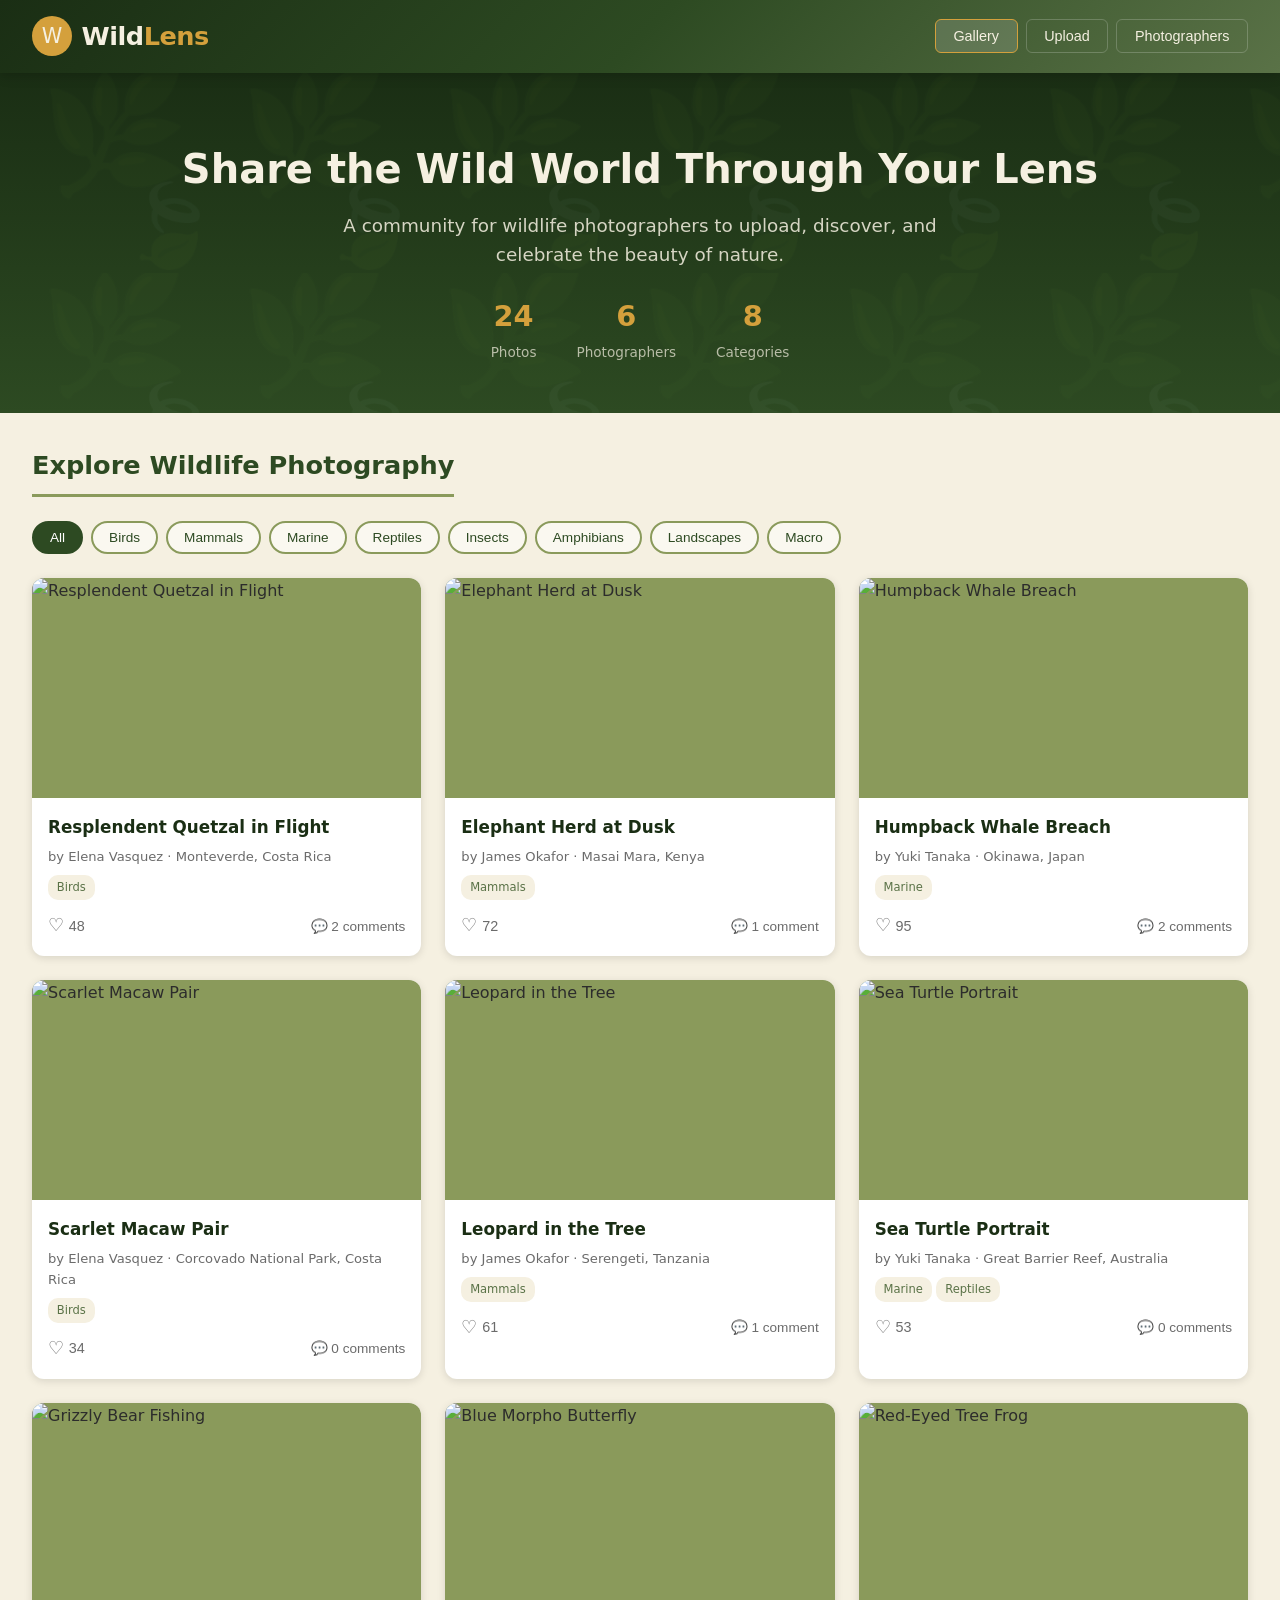
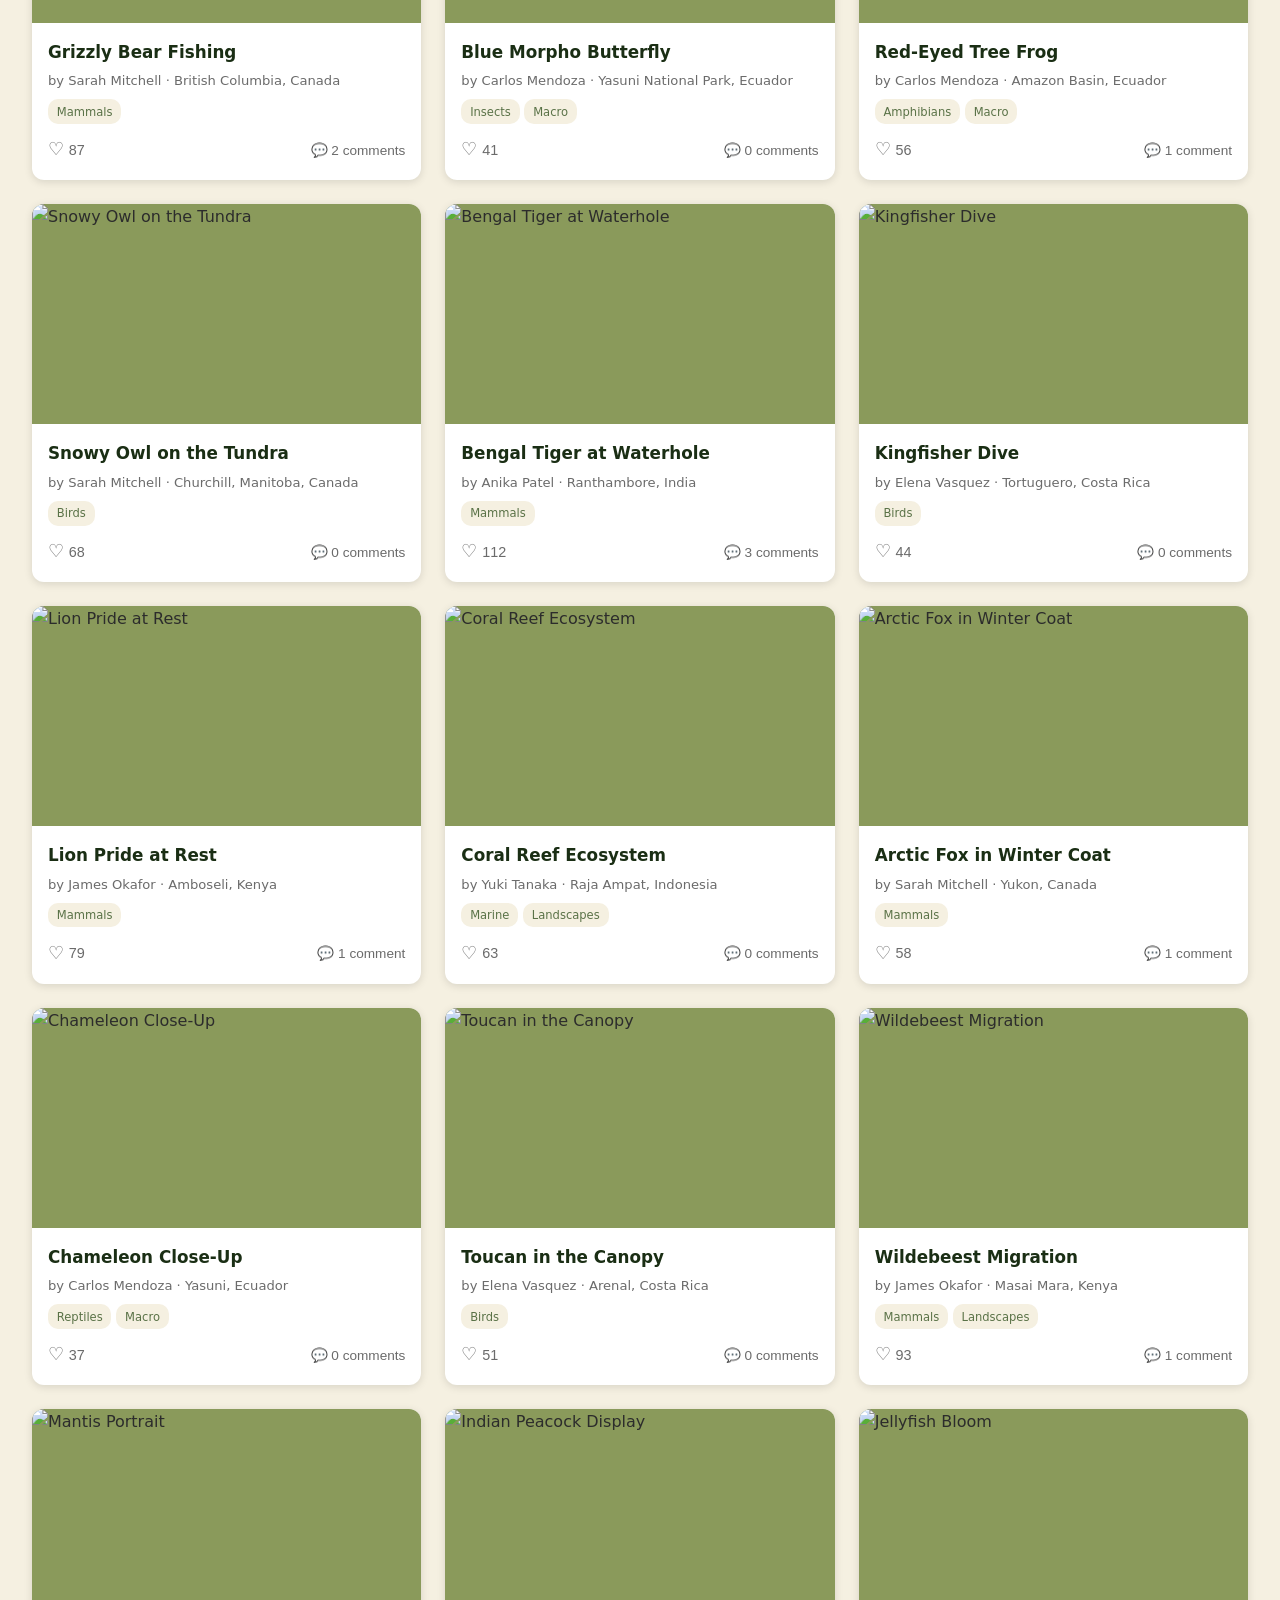
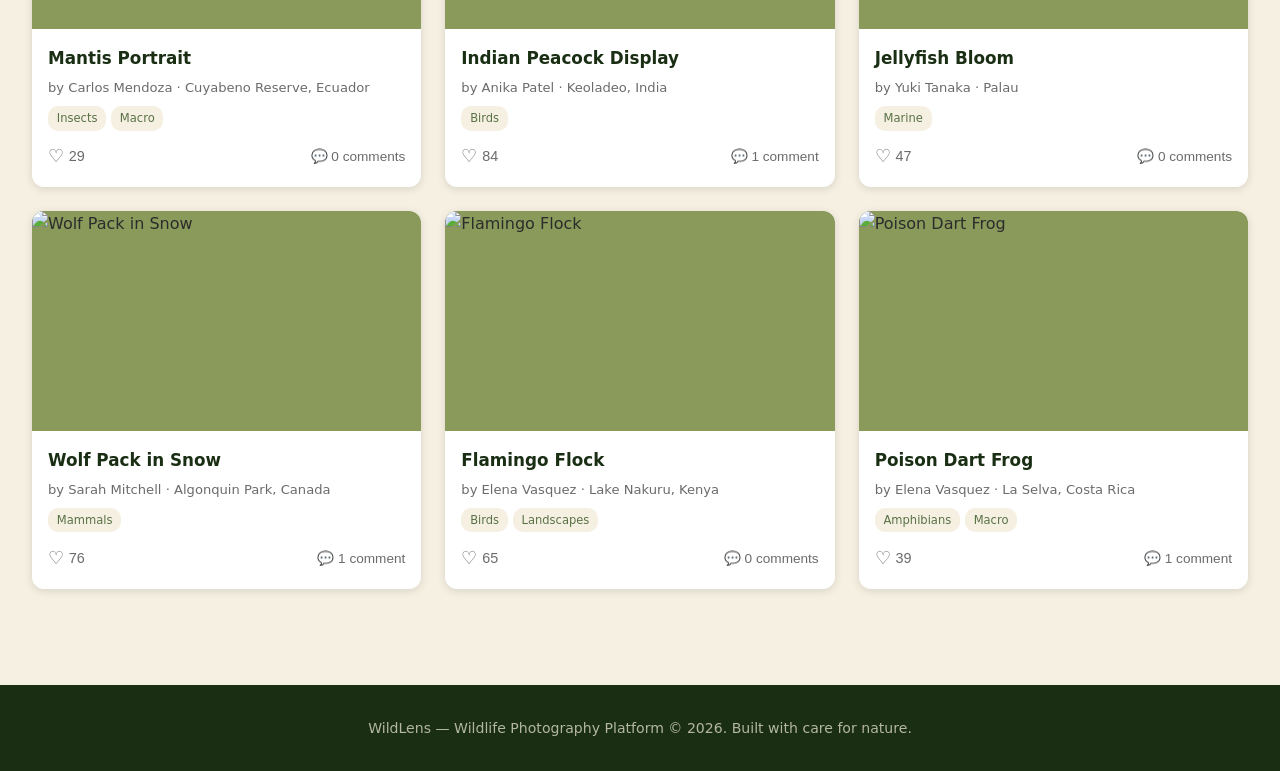
==== wildlife.html @ 1517cf91 "Add WildLens wildlife photography sharing platform Single-page static site with nature/earthy design" ====
<!DOCTYPE html>
<html lang="en">
<head>
  <meta charset="UTF-8">
  <meta name="viewport" content="width=device-width, initial-scale=1.0">
  <title>WildLens - Wildlife Photography Platform</title>
  <style>
    /* ===== RESET & BASE ===== */
    *, *::before, *::after { box-sizing: border-box; margin: 0; padding: 0; }

    :root {
      --forest: #2d4a22;
      --forest-dark: #1a2e14;
      --olive: #5a7247;
      --sage: #8a9a5b;
      --sand: #c2b280;
      --cream: #f5f0e1;
      --bark: #6b4226;
      --bark-light: #8b5e3c;
      --warm-white: #faf8f0;
      --text-dark: #2c2c2c;
      --text-muted: #6b6b6b;
      --accent: #d4a03c;
      --accent-hover: #b8892f;
      --danger: #c0392b;
      --shadow: rgba(0,0,0,0.12);
      --shadow-lg: rgba(0,0,0,0.2);
    }

    body {
      font-family: 'Segoe UI', system-ui, -apple-system, sans-serif;
      background-color: var(--cream);
      color: var(--text-dark);
      line-height: 1.6;
    }

    /* ===== HEADER ===== */
    header {
      background: linear-gradient(135deg, var(--forest-dark), var(--forest), var(--olive));
      color: var(--cream);
      padding: 0;
      position: sticky;
      top: 0;
      z-index: 100;
      box-shadow: 0 2px 12px var(--shadow-lg);
    }

    .header-inner {
      max-width: 1280px;
      margin: 0 auto;
      padding: 1rem 2rem;
      display: flex;
      justify-content: space-between;
      align-items: center;
    }

    .logo {
      display: flex;
      align-items: center;
      gap: 0.6rem;
    }

    .logo-icon {
      width: 40px;
      height: 40px;
      background: var(--accent);
      border-radius: 50%;
      display: flex;
      align-items: center;
      justify-content: center;
      font-size: 1.3rem;
    }

    .logo h1 {
      font-size: 1.6rem;
      font-weight: 700;
      letter-spacing: -0.5px;
    }

    .logo h1 span { color: var(--accent); }

    nav {
      display: flex;
      gap: 0.5rem;
    }

    nav button {
      background: transparent;
      color: var(--cream);
      border: 1px solid rgba(255,255,255,0.2);
      padding: 0.5rem 1.1rem;
      border-radius: 6px;
      cursor: pointer;
      font-size: 0.9rem;
      transition: all 0.2s;
    }

    nav button:hover,
    nav button.active {
      background: rgba(255,255,255,0.15);
      border-color: var(--accent);
    }

    /* ===== HERO ===== */
    .hero {
      background: linear-gradient(to bottom, var(--forest-dark), var(--forest));
      color: var(--cream);
      text-align: center;
      padding: 4rem 2rem 3rem;
      position: relative;
      overflow: hidden;
    }

    .hero::before {
      content: '';
      position: absolute;
      inset: 0;
      background: url("data:image/svg+xml,%3Csvg xmlns='http://www.w3.org/2000/svg' viewBox='0 0 100 100'%3E%3Ctext y='50' x='20' font-size='60' opacity='0.04'%3E🌿%3C/text%3E%3Ctext y='90' x='60' font-size='40' opacity='0.03'%3E🍃%3C/text%3E%3C/svg%3E");
      background-size: 200px;
    }

    .hero h2 {
      font-size: 2.5rem;
      font-weight: 700;
      margin-bottom: 0.6rem;
      position: relative;
    }

    .hero p {
      font-size: 1.15rem;
      opacity: 0.85;
      max-width: 600px;
      margin: 0 auto 1.5rem;
      position: relative;
    }

    .hero-stats {
      display: flex;
      justify-content: center;
      gap: 2.5rem;
      position: relative;
    }

    .hero-stats div {
      text-align: center;
    }

    .hero-stats strong {
      display: block;
      font-size: 1.8rem;
      color: var(--accent);
    }

    .hero-stats span {
      font-size: 0.85rem;
      opacity: 0.7;
    }

    /* ===== SECTIONS ===== */
    .container {
      max-width: 1280px;
      margin: 0 auto;
      padding: 0 2rem;
    }

    .section { display: none; padding: 2rem 0 3rem; }
    .section.active { display: block; }

    .section-title {
      font-size: 1.6rem;
      font-weight: 700;
      color: var(--forest);
      margin-bottom: 1.5rem;
      padding-bottom: 0.5rem;
      border-bottom: 3px solid var(--sage);
      display: inline-block;
    }

    /* ===== FILTER BAR ===== */
    .filter-bar {
      display: flex;
      flex-wrap: wrap;
      gap: 0.5rem;
      margin-bottom: 1.5rem;
    }

    .filter-btn {
      padding: 0.45rem 1rem;
      border: 2px solid var(--sage);
      background: var(--warm-white);
      color: var(--forest);
      border-radius: 20px;
      cursor: pointer;
      font-size: 0.85rem;
      font-weight: 500;
      transition: all 0.2s;
    }

    .filter-btn:hover { background: var(--sage); color: #fff; }

    .filter-btn.active {
      background: var(--forest);
      color: #fff;
      border-color: var(--forest);
    }

    /* ===== GALLERY GRID ===== */
    .gallery-grid {
      display: grid;
      grid-template-columns: repeat(auto-fill, minmax(300px, 1fr));
      gap: 1.5rem;
    }

    .photo-card {
      background: #fff;
      border-radius: 12px;
      overflow: hidden;
      box-shadow: 0 2px 8px var(--shadow);
      transition: transform 0.25s, box-shadow 0.25s;
      cursor: pointer;
    }

    .photo-card:hover {
      transform: translateY(-4px);
      box-shadow: 0 8px 24px var(--shadow-lg);
    }

    .photo-card .photo-img {
      width: 100%;
      height: 220px;
      object-fit: cover;
      display: block;
      background: var(--sage);
    }

    .photo-card .photo-body {
      padding: 1rem;
    }

    .photo-card .photo-title {
      font-weight: 600;
      font-size: 1.05rem;
      color: var(--forest-dark);
      margin-bottom: 0.3rem;
    }

    .photo-card .photo-meta {
      font-size: 0.82rem;
      color: var(--text-muted);
      margin-bottom: 0.5rem;
    }

    .photo-card .photo-tags {
      display: flex;
      flex-wrap: wrap;
      gap: 0.3rem;
      margin-bottom: 0.7rem;
    }

    .tag {
      font-size: 0.72rem;
      padding: 0.2rem 0.55rem;
      background: var(--cream);
      color: var(--olive);
      border-radius: 10px;
      font-weight: 500;
    }

    .photo-actions {
      display: flex;
      justify-content: space-between;
      align-items: center;
    }

    .like-btn {
      background: none;
      border: none;
      cursor: pointer;
      font-size: 0.9rem;
      color: var(--text-muted);
      display: flex;
      align-items: center;
      gap: 0.3rem;
      transition: color 0.2s;
      padding: 0.25rem 0;
    }

    .like-btn:hover,
    .like-btn.liked { color: var(--danger); }

    .like-btn .heart { font-size: 1.1rem; }

    .comment-toggle {
      background: none;
      border: none;
      cursor: pointer;
      font-size: 0.85rem;
      color: var(--text-muted);
      transition: color 0.2s;
    }

    .comment-toggle:hover { color: var(--forest); }

    /* ===== COMMENTS ===== */
    .comments-section {
      display: none;
      padding: 0.8rem 1rem 1rem;
      border-top: 1px solid #eee;
      background: var(--warm-white);
    }

    .comments-section.open { display: block; }

    .comment {
      padding: 0.5rem 0;
      border-bottom: 1px solid #eee;
      font-size: 0.85rem;
    }

    .comment:last-of-type { border-bottom: none; }

    .comment strong { color: var(--forest); }
    .comment span { color: var(--text-muted); font-size: 0.75rem; }

    .comment-form {
      display: flex;
      gap: 0.5rem;
      margin-top: 0.6rem;
    }

    .comment-form input {
      flex: 1;
      padding: 0.45rem 0.7rem;
      border: 1px solid #ccc;
      border-radius: 6px;
      font-size: 0.85rem;
    }

    .comment-form input:focus {
      outline: none;
      border-color: var(--sage);
    }

    .comment-form button {
      padding: 0.45rem 0.9rem;
      background: var(--forest);
      color: #fff;
      border: none;
      border-radius: 6px;
      cursor: pointer;
      font-size: 0.85rem;
      transition: background 0.2s;
    }

    .comment-form button:hover { background: var(--forest-dark); }

    /* ===== UPLOAD FORM ===== */
    .upload-area {
      max-width: 650px;
      margin: 0 auto;
      background: #fff;
      padding: 2rem;
      border-radius: 12px;
      box-shadow: 0 2px 8px var(--shadow);
    }

    .upload-area h3 {
      color: var(--forest);
      font-size: 1.2rem;
      margin-bottom: 1.2rem;
    }

    .form-group {
      margin-bottom: 1.2rem;
    }

    .form-group label {
      display: block;
      font-weight: 600;
      font-size: 0.9rem;
      margin-bottom: 0.4rem;
      color: var(--forest-dark);
    }

    .form-group input,
    .form-group textarea,
    .form-group select {
      width: 100%;
      padding: 0.6rem 0.8rem;
      border: 2px solid #ddd;
      border-radius: 8px;
      font-size: 0.95rem;
      font-family: inherit;
      transition: border-color 0.2s;
    }

    .form-group input:focus,
    .form-group textarea:focus,
    .form-group select:focus {
      outline: none;
      border-color: var(--sage);
    }

    .form-group textarea { resize: vertical; min-height: 80px; }

    .dropzone {
      border: 2px dashed var(--sage);
      border-radius: 12px;
      padding: 2.5rem 1rem;
      text-align: center;
      color: var(--text-muted);
      cursor: pointer;
      transition: background 0.2s, border-color 0.2s;
      margin-bottom: 1.2rem;
      position: relative;
    }

    .dropzone:hover {
      background: rgba(90,114,71,0.05);
      border-color: var(--forest);
    }

    .dropzone .drop-icon { font-size: 2.2rem; margin-bottom: 0.5rem; display: block; }
    .dropzone .drop-text { font-size: 0.95rem; }
    .dropzone .drop-hint { font-size: 0.8rem; margin-top: 0.3rem; }
    .dropzone input { display: none; }

    .preview-img {
      max-width: 100%;
      max-height: 200px;
      border-radius: 8px;
      display: none;
      margin: 0.8rem auto 0;
    }

    .checkbox-group {
      display: flex;
      flex-wrap: wrap;
      gap: 0.5rem;
    }

    .checkbox-group label {
      display: flex;
      align-items: center;
      gap: 0.3rem;
      font-weight: 400;
      font-size: 0.88rem;
      padding: 0.35rem 0.7rem;
      border: 1px solid #ccc;
      border-radius: 16px;
      cursor: pointer;
      transition: all 0.2s;
    }

    .checkbox-group label:has(input:checked) {
      background: var(--forest);
      color: #fff;
      border-color: var(--forest);
    }

    .checkbox-group input { display: none; }

    .submit-btn {
      width: 100%;
      padding: 0.8rem;
      background: linear-gradient(135deg, var(--forest), var(--olive));
      color: #fff;
      border: none;
      border-radius: 8px;
      font-size: 1rem;
      font-weight: 600;
      cursor: pointer;
      transition: opacity 0.2s;
    }

    .submit-btn:hover { opacity: 0.9; }

    .upload-success {
      display: none;
      text-align: center;
      padding: 2rem;
    }

    .upload-success .checkmark {
      font-size: 3rem;
      display: block;
      margin-bottom: 0.5rem;
    }

    .upload-success p { color: var(--forest); font-weight: 600; font-size: 1.1rem; }

    /* ===== PHOTOGRAPHERS ===== */
    .photographer-grid {
      display: grid;
      grid-template-columns: repeat(auto-fill, minmax(280px, 1fr));
      gap: 1.5rem;
    }

    .photographer-card {
      background: #fff;
      border-radius: 12px;
      overflow: hidden;
      box-shadow: 0 2px 8px var(--shadow);
      transition: transform 0.25s;
      cursor: pointer;
    }

    .photographer-card:hover { transform: translateY(-3px); }

    .photographer-banner {
      height: 90px;
      background: linear-gradient(135deg, var(--forest), var(--olive), var(--sage));
    }

    .photographer-info {
      padding: 1rem 1.2rem;
      text-align: center;
      margin-top: -35px;
      position: relative;
    }

    .photographer-avatar {
      width: 70px;
      height: 70px;
      border-radius: 50%;
      border: 4px solid #fff;
      object-fit: cover;
      display: inline-block;
      background: var(--sand);
      box-shadow: 0 2px 8px var(--shadow);
    }

    .photographer-name {
      font-weight: 700;
      font-size: 1.1rem;
      color: var(--forest-dark);
      margin-top: 0.5rem;
    }

    .photographer-location {
      font-size: 0.82rem;
      color: var(--text-muted);
      margin-bottom: 0.4rem;
    }

    .photographer-bio {
      font-size: 0.85rem;
      color: var(--text-muted);
      margin-bottom: 0.8rem;
      line-height: 1.5;
    }

    .photographer-stats {
      display: flex;
      justify-content: center;
      gap: 1.5rem;
      padding-top: 0.8rem;
      border-top: 1px solid #eee;
    }

    .photographer-stats div { text-align: center; }
    .photographer-stats strong { display: block; color: var(--forest); font-size: 1.1rem; }
    .photographer-stats span { font-size: 0.75rem; color: var(--text-muted); }

    /* ===== PROFILE MODAL ===== */
    .modal-overlay {
      display: none;
      position: fixed;
      inset: 0;
      background: rgba(0,0,0,0.6);
      z-index: 200;
      justify-content: center;
      align-items: center;
      padding: 2rem;
    }

    .modal-overlay.open { display: flex; }

    .modal {
      background: #fff;
      border-radius: 16px;
      max-width: 800px;
      width: 100%;
      max-height: 85vh;
      overflow-y: auto;
      box-shadow: 0 16px 48px rgba(0,0,0,0.3);
    }

    .modal-header {
      padding: 1.5rem 2rem;
      display: flex;
      justify-content: space-between;
      align-items: center;
      border-bottom: 1px solid #eee;
    }

    .modal-header h3 {
      font-size: 1.3rem;
      color: var(--forest-dark);
    }

    .modal-close {
      background: none;
      border: none;
      font-size: 1.5rem;
      cursor: pointer;
      color: var(--text-muted);
      padding: 0.25rem;
      line-height: 1;
    }

    .modal-close:hover { color: var(--danger); }

    .modal-body { padding: 1.5rem 2rem 2rem; }

    .modal-profile-header {
      display: flex;
      align-items: center;
      gap: 1.2rem;
      margin-bottom: 1.5rem;
    }

    .modal-profile-header img {
      width: 80px;
      height: 80px;
      border-radius: 50%;
      object-fit: cover;
      border: 3px solid var(--sage);
    }

    .modal-profile-header .info h4 {
      font-size: 1.2rem;
      color: var(--forest-dark);
    }

    .modal-profile-header .info p {
      font-size: 0.85rem;
      color: var(--text-muted);
    }

    .modal-photos {
      display: grid;
      grid-template-columns: repeat(auto-fill, minmax(200px, 1fr));
      gap: 1rem;
    }

    .modal-photos img {
      width: 100%;
      height: 150px;
      object-fit: cover;
      border-radius: 8px;
      transition: opacity 0.2s;
    }

    .modal-photos img:hover { opacity: 0.85; }

    /* ===== PHOTO DETAIL MODAL ===== */
    .photo-modal-body {
      display: grid;
      grid-template-columns: 1.2fr 1fr;
      gap: 1.5rem;
    }

    .photo-modal-body img {
      width: 100%;
      border-radius: 8px;
      object-fit: cover;
      max-height: 400px;
    }

    .photo-modal-details h4 {
      font-size: 1.15rem;
      color: var(--forest-dark);
      margin-bottom: 0.3rem;
    }

    .photo-modal-details .meta {
      font-size: 0.85rem;
      color: var(--text-muted);
      margin-bottom: 0.8rem;
    }

    .photo-modal-details .description {
      font-size: 0.9rem;
      color: var(--text-dark);
      margin-bottom: 1rem;
      line-height: 1.6;
    }

    .photo-modal-comments {
      max-height: 200px;
      overflow-y: auto;
      border-top: 1px solid #eee;
      padding-top: 0.8rem;
    }

    /* ===== FOOTER ===== */
    footer {
      background: var(--forest-dark);
      color: var(--cream);
      text-align: center;
      padding: 2rem;
      margin-top: 3rem;
    }

    footer p { opacity: 0.7; font-size: 0.88rem; }
    footer a { color: var(--accent); text-decoration: none; }

    /* ===== RESPONSIVE ===== */
    @media (max-width: 768px) {
      .header-inner { flex-direction: column; gap: 0.8rem; }
      nav { justify-content: center; }
      .hero h2 { font-size: 1.8rem; }
      .hero-stats { gap: 1.5rem; }
      .gallery-grid { grid-template-columns: 1fr; }
      .photo-modal-body { grid-template-columns: 1fr; }
      .modal-profile-header { flex-direction: column; text-align: center; }
    }

    @media (max-width: 480px) {
      .header-inner { padding: 0.8rem 1rem; }
      .container { padding: 0 1rem; }
      nav button { padding: 0.4rem 0.7rem; font-size: 0.8rem; }
    }
  </style>
</head>
<body>

<!-- ============ HEADER ============ -->
<header>
  <div class="header-inner">
    <div class="logo">
      <div class="logo-icon">W</div>
      <h1>Wild<span>Lens</span></h1>
    </div>
    <nav>
      <button class="active" data-section="gallery">Gallery</button>
      <button data-section="upload">Upload</button>
      <button data-section="photographers">Photographers</button>
    </nav>
  </div>
</header>

<!-- ============ HERO ============ -->
<section class="hero">
  <h2>Share the Wild World Through Your Lens</h2>
  <p>A community for wildlife photographers to upload, discover, and celebrate the beauty of nature.</p>
  <div class="hero-stats">
    <div><strong id="stat-photos">24</strong><span>Photos</span></div>
    <div><strong id="stat-photographers">6</strong><span>Photographers</span></div>
    <div><strong id="stat-categories">8</strong><span>Categories</span></div>
  </div>
</section>

<div class="container">

  <!-- ============ GALLERY SECTION ============ -->
  <section id="section-gallery" class="section active">
    <h2 class="section-title">Explore Wildlife Photography</h2>
    <div class="filter-bar" id="filter-bar"></div>
    <div class="gallery-grid" id="gallery-grid"></div>
  </section>

  <!-- ============ UPLOAD SECTION ============ -->
  <section id="section-upload" class="section">
    <h2 class="section-title">Share Your Work</h2>
    <div class="upload-area">
      <h3>Upload a Wildlife Photo</h3>
      <div class="dropzone" id="dropzone">
        <span class="drop-icon">&#128247;</span>
        <span class="drop-text">Click or drag a photo here</span>
        <span class="drop-hint">JPG, PNG, WEBP up to 10 MB</span>
        <input type="file" id="file-input" accept="image/*">
      </div>
      <img class="preview-img" id="preview-img" alt="Preview">
      <form id="upload-form">
        <div class="form-group">
          <label for="photo-title">Photo Title</label>
          <input type="text" id="photo-title" placeholder="e.g. Golden Eagle at Sunset" required>
        </div>
        <div class="form-group">
          <label for="photo-description">Description</label>
          <textarea id="photo-description" placeholder="Tell the story behind this shot..." required></textarea>
        </div>
        <div class="form-group">
          <label for="photo-location">Location</label>
          <input type="text" id="photo-location" placeholder="e.g. Yellowstone National Park, USA">
        </div>
        <div class="form-group">
          <label for="photographer-select">Photographer</label>
          <select id="photographer-select"></select>
        </div>
        <div class="form-group">
          <label>Categories</label>
          <div class="checkbox-group" id="category-checkboxes"></div>
        </div>
        <button type="submit" class="submit-btn">Upload Photo</button>
      </form>
      <div class="upload-success" id="upload-success">
        <span class="checkmark">&#10004;</span>
        <p>Photo uploaded successfully!</p>
      </div>
    </div>
  </section>

  <!-- ============ PHOTOGRAPHERS SECTION ============ -->
  <section id="section-photographers" class="section">
    <h2 class="section-title">Meet the Photographers</h2>
    <div class="photographer-grid" id="photographer-grid"></div>
  </section>

</div>

<!-- ============ MODAL ============ -->
<div class="modal-overlay" id="modal-overlay">
  <div class="modal">
    <div class="modal-header">
      <h3 id="modal-title">Title</h3>
      <button class="modal-close" id="modal-close">&times;</button>
    </div>
    <div class="modal-body" id="modal-body"></div>
  </div>
</div>

<!-- ============ FOOTER ============ -->
<footer>
  <p>WildLens &mdash; Wildlife Photography Platform &copy; 2026. Built with care for nature.</p>
</footer>

<script>
// ============================================================
// DATA
// ============================================================
const CATEGORIES = [
  'All', 'Birds', 'Mammals', 'Marine', 'Reptiles',
  'Insects', 'Amphibians', 'Landscapes', 'Macro'
];

const PHOTOGRAPHERS = [
  {
    id: 1,
    name: 'Elena Vasquez',
    location: 'Costa Rica',
    bio: 'Tropical bird specialist with 12 years in the field. Passionate about capturing rare species in their natural habitat.',
    avatar: 'https://picsum.photos/seed/elena/200/200',
    photos: 6
  },
  {
    id: 2,
    name: 'James Okafor',
    location: 'Kenya',
    bio: 'Safari guide turned photographer. Documents the great migration and African savanna wildlife.',
    avatar: 'https://picsum.photos/seed/james/200/200',
    photos: 5
  },
  {
    id: 3,
    name: 'Yuki Tanaka',
    location: 'Japan',
    bio: 'Underwater and marine life photographer. Dives deep to bring ocean creatures into focus.',
    avatar: 'https://picsum.photos/seed/yuki/200/200',
    photos: 4
  },
  {
    id: 4,
    name: 'Sarah Mitchell',
    location: 'Canada',
    bio: 'Northern wilderness photographer specializing in bears, wolves, and boreal forest ecosystems.',
    avatar: 'https://picsum.photos/seed/sarah/200/200',
    photos: 4
  },
  {
    id: 5,
    name: 'Carlos Mendoza',
    location: 'Ecuador',
    bio: 'Macro photography expert capturing the intricate world of insects and amphibians in the Amazon.',
    avatar: 'https://picsum.photos/seed/carlos/200/200',
    photos: 3
  },
  {
    id: 6,
    name: 'Anika Patel',
    location: 'India',
    bio: 'Tiger conservationist and photographer working in Indian national parks to raise awareness.',
    avatar: 'https://picsum.photos/seed/anika/200/200',
    photos: 2
  }
];

const MOCK_PHOTOS = [
  {
    id: 1, title: 'Resplendent Quetzal in Flight', photographer: 1,
    description: 'Caught this rare quetzal mid-flight in the Monteverde Cloud Forest. The iridescent green plumage was breathtaking against the misty canopy.',
    location: 'Monteverde, Costa Rica', categories: ['Birds'],
    img: 'https://picsum.photos/seed/quetzal/600/400',
    likes: 48, comments: [
      { user: 'NatureFan22', text: 'Absolutely stunning capture!', time: '2 days ago' },
      { user: 'BirdWatcher', text: 'The colors are incredible', time: '1 day ago' }
    ]
  },
  {
    id: 2, title: 'Elephant Herd at Dusk', photographer: 2,
    description: 'A family of elephants crossing the Mara River at golden hour. The dust and light created a painterly atmosphere.',
    location: 'Masai Mara, Kenya', categories: ['Mammals'],
    img: 'https://picsum.photos/seed/elephants/600/400',
    likes: 72, comments: [
      { user: 'WildlifeDaily', text: 'The golden light is perfect here', time: '3 days ago' }
    ]
  },
  {
    id: 3, title: 'Humpback Whale Breach', photographer: 3,
    description: 'Witnessed this magnificent humpback whale breaching off the coast of Okinawa. The power and grace was humbling.',
    location: 'Okinawa, Japan', categories: ['Marine'],
    img: 'https://picsum.photos/seed/whale/600/400',
    likes: 95, comments: [
      { user: 'OceanLover', text: 'What an incredible moment to witness!', time: '5 days ago' },
      { user: 'MarineBio', text: 'Great timing on this shot', time: '4 days ago' }
    ]
  },
  {
    id: 4, title: 'Scarlet Macaw Pair', photographer: 1,
    description: 'A bonded pair of scarlet macaws sharing a branch in Corcovado. These birds mate for life.',
    location: 'Corcovado National Park, Costa Rica', categories: ['Birds'],
    img: 'https://picsum.photos/seed/macaws/600/400',
    likes: 34, comments: []
  },
  {
    id: 5, title: 'Leopard in the Tree', photographer: 2,
    description: 'This leopard had just hoisted its impala kill into an acacia tree. Pure survival instinct on display.',
    location: 'Serengeti, Tanzania', categories: ['Mammals'],
    img: 'https://picsum.photos/seed/leopard/600/400',
    likes: 61, comments: [
      { user: 'SafariKing', text: 'Leopards are so elusive, great find!', time: '1 week ago' }
    ]
  },
  {
    id: 6, title: 'Sea Turtle Portrait', photographer: 3,
    description: 'A green sea turtle gliding through crystal-clear waters. Shot during a dawn dive at 15 meters depth.',
    location: 'Great Barrier Reef, Australia', categories: ['Marine', 'Reptiles'],
    img: 'https://picsum.photos/seed/turtle/600/400',
    likes: 53, comments: []
  },
  {
    id: 7, title: 'Grizzly Bear Fishing', photographer: 4,
    description: 'A grizzly bear snatching salmon from the rapids during the annual run. Raw power and precision.',
    location: 'British Columbia, Canada', categories: ['Mammals'],
    img: 'https://picsum.photos/seed/grizzly/600/400',
    likes: 87, comments: [
      { user: 'BearTracker', text: 'Perfect action shot!', time: '2 weeks ago' },
      { user: 'NaturePhotog', text: 'The water spray adds so much drama', time: '1 week ago' }
    ]
  },
  {
    id: 8, title: 'Blue Morpho Butterfly', photographer: 5,
    description: 'Macro shot of a blue morpho butterfly resting on a leaf. The wing scales create an almost metallic blue sheen.',
    location: 'Yasuni National Park, Ecuador', categories: ['Insects', 'Macro'],
    img: 'https://picsum.photos/seed/morpho/600/400',
    likes: 41, comments: []
  },
  {
    id: 9, title: 'Red-Eyed Tree Frog', photographer: 5,
    description: 'This iconic frog was found during a nighttime hike. Its vivid colors serve as a startle defense against predators.',
    location: 'Amazon Basin, Ecuador', categories: ['Amphibians', 'Macro'],
    img: 'https://picsum.photos/seed/treefrog/600/400',
    likes: 56, comments: [
      { user: 'HerpLover', text: 'Those colors are unreal!', time: '3 days ago' }
    ]
  },
  {
    id: 10, title: 'Snowy Owl on the Tundra', photographer: 4,
    description: 'A snowy owl surveying the frozen landscape. Taken during an Arctic expedition in -30C temperatures.',
    location: 'Churchill, Manitoba, Canada', categories: ['Birds'],
    img: 'https://picsum.photos/seed/snowyowl/600/400',
    likes: 68, comments: []
  },
  {
    id: 11, title: 'Bengal Tiger at Waterhole', photographer: 6,
    description: 'A dominant male Bengal tiger cooling off at a forest waterhole during the scorching Indian summer.',
    location: 'Ranthambore, India', categories: ['Mammals'],
    img: 'https://picsum.photos/seed/tiger/600/400',
    likes: 112, comments: [
      { user: 'TigerFan', text: 'Magnificent animal, great shot!', time: '6 days ago' },
      { user: 'ConservNow', text: 'Important work documenting these cats', time: '5 days ago' },
      { user: 'PhotoPro', text: 'The reflection in the water is a nice touch', time: '4 days ago' }
    ]
  },
  {
    id: 12, title: 'Kingfisher Dive', photographer: 1,
    description: 'A kingfisher plunging into the river to catch fish. High-speed capture at 1/4000s.',
    location: 'Tortuguero, Costa Rica', categories: ['Birds'],
    img: 'https://picsum.photos/seed/kingfisher/600/400',
    likes: 44, comments: []
  },
  {
    id: 13, title: 'Lion Pride at Rest', photographer: 2,
    description: 'An entire lion pride resting under an acacia tree during the midday heat. Six cubs were nursing.',
    location: 'Amboseli, Kenya', categories: ['Mammals'],
    img: 'https://picsum.photos/seed/lions/600/400',
    likes: 79, comments: [
      { user: 'AfricaDreams', text: 'The cubs make this photo', time: '1 week ago' }
    ]
  },
  {
    id: 14, title: 'Coral Reef Ecosystem', photographer: 3,
    description: 'A thriving coral reef teeming with clownfish and anemones. A reminder of what we need to protect.',
    location: 'Raja Ampat, Indonesia', categories: ['Marine', 'Landscapes'],
    img: 'https://picsum.photos/seed/coralreef/600/400',
    likes: 63, comments: []
  },
  {
    id: 15, title: 'Arctic Fox in Winter Coat', photographer: 4,
    description: 'An Arctic fox in its pure white winter fur, nearly invisible against the snow. Only its dark eyes gave it away.',
    location: 'Yukon, Canada', categories: ['Mammals'],
    img: 'https://picsum.photos/seed/arcticfox/600/400',
    likes: 58, comments: [
      { user: 'ArcticExp', text: 'Camouflage at its finest!', time: '4 days ago' }
    ]
  },
  {
    id: 16, title: 'Chameleon Close-Up', photographer: 5,
    description: 'Incredible macro details of a panther chameleon. Each scale is a tiny work of art.',
    location: 'Yasuni, Ecuador', categories: ['Reptiles', 'Macro'],
    img: 'https://picsum.photos/seed/chameleon/600/400',
    likes: 37, comments: []
  },
  {
    id: 17, title: 'Toucan in the Canopy', photographer: 1,
    description: 'A keel-billed toucan perched high in the canopy, its colorful bill contrasting against the green foliage.',
    location: 'Arenal, Costa Rica', categories: ['Birds'],
    img: 'https://picsum.photos/seed/toucan/600/400',
    likes: 51, comments: []
  },
  {
    id: 18, title: 'Wildebeest Migration', photographer: 2,
    description: 'Thousands of wildebeest crossing the Mara River during the great migration. Nature at its most dramatic.',
    location: 'Masai Mara, Kenya', categories: ['Mammals', 'Landscapes'],
    img: 'https://picsum.photos/seed/migration/600/400',
    likes: 93, comments: [
      { user: 'MigrationWatch', text: 'The scale of this event never gets old', time: '2 weeks ago' }
    ]
  },
  {
    id: 19, title: 'Mantis Portrait', photographer: 5,
    description: 'A praying mantis caught mid-grooming. The compound eyes and raptorial forelegs are fascinating up close.',
    location: 'Cuyabeno Reserve, Ecuador', categories: ['Insects', 'Macro'],
    img: 'https://picsum.photos/seed/mantis/600/400',
    likes: 29, comments: []
  },
  {
    id: 20, title: 'Indian Peacock Display', photographer: 6,
    description: 'A male peacock in full courtship display, its iridescent tail feathers fanned out in the morning light.',
    location: 'Keoladeo, India', categories: ['Birds'],
    img: 'https://picsum.photos/seed/peacock/600/400',
    likes: 84, comments: [
      { user: 'AvianArt', text: 'The symmetry of the tail is mesmerizing', time: '1 week ago' }
    ]
  },
  {
    id: 21, title: 'Jellyfish Bloom', photographer: 3,
    description: 'A bloom of moon jellyfish drifting in the current. Their translucent bodies glow in the underwater light.',
    location: 'Palau', categories: ['Marine'],
    img: 'https://picsum.photos/seed/jellyfish/600/400',
    likes: 47, comments: []
  },
  {
    id: 22, title: 'Wolf Pack in Snow', photographer: 4,
    description: 'A wolf pack traversing a frozen lake at dawn. Their social bonds and teamwork are remarkable.',
    location: 'Algonquin Park, Canada', categories: ['Mammals'],
    img: 'https://picsum.photos/seed/wolves/600/400',
    likes: 76, comments: [
      { user: 'WolfWatch', text: 'Pack dynamics are incredible to observe', time: '5 days ago' }
    ]
  },
  {
    id: 23, title: 'Flamingo Flock', photographer: 1,
    description: 'Hundreds of flamingos taking flight at Lake Nakuru. The pink cloud against the blue sky was surreal.',
    location: 'Lake Nakuru, Kenya', categories: ['Birds', 'Landscapes'],
    img: 'https://picsum.photos/seed/flamingos/600/400',
    likes: 65, comments: []
  },
  {
    id: 24, title: 'Poison Dart Frog', photographer: 1,
    description: 'A tiny but vibrant poison dart frog on the forest floor. Its bright colors warn predators of its toxicity.',
    location: 'La Selva, Costa Rica', categories: ['Amphibians', 'Macro'],
    img: 'https://picsum.photos/seed/dartfrog/600/400',
    likes: 39, comments: [
      { user: 'TropicalHerps', text: 'Such vivid warning colors!', time: '2 days ago' }
    ]
  }
];

// ============================================================
// STATE
// ============================================================
let photos = [...MOCK_PHOTOS];
let activeFilter = 'All';
let likedPhotos = JSON.parse(localStorage.getItem('wl_likes') || '{}');
let userComments = JSON.parse(localStorage.getItem('wl_comments') || '{}');

// Merge saved comments into photo data
for (const [photoId, cmts] of Object.entries(userComments)) {
  const photo = photos.find(p => p.id === Number(photoId));
  if (photo) {
    photo.comments = [...photo.comments, ...cmts];
  }
}

// ============================================================
// NAVIGATION
// ============================================================
document.querySelectorAll('nav button').forEach(btn => {
  btn.addEventListener('click', () => {
    document.querySelectorAll('nav button').forEach(b => b.classList.remove('active'));
    btn.classList.add('active');
    document.querySelectorAll('.section').forEach(s => s.classList.remove('active'));
    document.getElementById('section-' + btn.dataset.section).classList.add('active');
  });
});

// ============================================================
// FILTER BAR
// ============================================================
function renderFilters() {
  const bar = document.getElementById('filter-bar');
  bar.innerHTML = '';
  CATEGORIES.forEach(cat => {
    const btn = document.createElement('button');
    btn.className = 'filter-btn' + (cat === activeFilter ? ' active' : '');
    btn.textContent = cat;
    btn.addEventListener('click', () => {
      activeFilter = cat;
      renderFilters();
      renderGallery();
    });
    bar.appendChild(btn);
  });
}

// ============================================================
// GALLERY
// ============================================================
function renderGallery() {
  const grid = document.getElementById('gallery-grid');
  grid.innerHTML = '';

  const filtered = activeFilter === 'All'
    ? photos
    : photos.filter(p => p.categories.includes(activeFilter));

  filtered.forEach(photo => {
    const photographer = PHOTOGRAPHERS.find(p => p.id === photo.photographer);
    const isLiked = likedPhotos[photo.id];
    const likeCount = photo.likes + (isLiked ? 1 : 0);

    const card = document.createElement('div');
    card.className = 'photo-card';
    card.dataset.id = photo.id;

    card.innerHTML = `
      <img class="photo-img" src="${photo.img}" alt="${photo.title}" loading="lazy">
      <div class="photo-body">
        <div class="photo-title">${photo.title}</div>
        <div class="photo-meta">by ${photographer ? photographer.name : 'Unknown'} &middot; ${photo.location}</div>
        <div class="photo-tags">
          ${photo.categories.map(c => `<span class="tag">${c}</span>`).join('')}
        </div>
        <div class="photo-actions">
          <button class="like-btn ${isLiked ? 'liked' : ''}" data-id="${photo.id}">
            <span class="heart">${isLiked ? '&#9829;' : '&#9825;'}</span>
            <span class="like-count">${likeCount}</span>
          </button>
          <button class="comment-toggle" data-id="${photo.id}">
            &#128172; ${photo.comments.length} comment${photo.comments.length !== 1 ? 's' : ''}
          </button>
        </div>
      </div>
      <div class="comments-section" id="comments-${photo.id}">
        ${photo.comments.map(c => `
          <div class="comment"><strong>${c.user}</strong> ${c.text} <span>${c.time}</span></div>
        `).join('')}
        <div class="comment-form">
          <input type="text" placeholder="Add a comment..." data-id="${photo.id}">
          <button data-id="${photo.id}">Post</button>
        </div>
      </div>
    `;

    grid.appendChild(card);
  });

  // Event: Like
  grid.querySelectorAll('.like-btn').forEach(btn => {
    btn.addEventListener('click', (e) => {
      e.stopPropagation();
      const id = Number(btn.dataset.id);
      likedPhotos[id] = !likedPhotos[id];
      localStorage.setItem('wl_likes', JSON.stringify(likedPhotos));
      renderGallery();
    });
  });

  // Event: Toggle comments
  grid.querySelectorAll('.comment-toggle').forEach(btn => {
    btn.addEventListener('click', (e) => {
      e.stopPropagation();
      const sec = document.getElementById('comments-' + btn.dataset.id);
      sec.classList.toggle('open');
    });
  });

  // Event: Post comment
  grid.querySelectorAll('.comment-form button').forEach(btn => {
    btn.addEventListener('click', (e) => {
      e.stopPropagation();
      const id = Number(btn.dataset.id);
      const input = btn.previousElementSibling;
      const text = input.value.trim();
      if (!text) return;

      const comment = { user: 'You', text, time: 'Just now' };
      const photo = photos.find(p => p.id === id);
      photo.comments.push(comment);

      if (!userComments[id]) userComments[id] = [];
      userComments[id].push(comment);
      localStorage.setItem('wl_comments', JSON.stringify(userComments));

      input.value = '';
      renderGallery();
      // Re-open comments section
      document.getElementById('comments-' + id).classList.add('open');
    });
  });

  // Event: Open photo detail modal
  grid.querySelectorAll('.photo-img').forEach(img => {
    img.addEventListener('click', () => {
      const id = Number(img.closest('.photo-card').dataset.id);
      openPhotoModal(id);
    });
  });
}

// ============================================================
// PHOTO DETAIL MODAL
// ============================================================
function openPhotoModal(id) {
  const photo = photos.find(p => p.id === id);
  if (!photo) return;
  const photographer = PHOTOGRAPHERS.find(p => p.id === photo.photographer);

  document.getElementById('modal-title').textContent = photo.title;
  const body = document.getElementById('modal-body');
  body.innerHTML = `
    <div class="photo-modal-body">
      <img src="${photo.img}" alt="${photo.title}">
      <div class="photo-modal-details">
        <h4>${photo.title}</h4>
        <p class="meta">by ${photographer ? photographer.name : 'Unknown'} &middot; ${photo.location}</p>
        <p class="description">${photo.description}</p>
        <div class="photo-tags" style="margin-bottom:1rem;">
          ${photo.categories.map(c => `<span class="tag">${c}</span>`).join('')}
        </div>
        <div class="photo-modal-comments">
          <strong style="font-size:0.9rem;color:var(--forest);">Comments (${photo.comments.length})</strong>
          ${photo.comments.map(c => `
            <div class="comment"><strong>${c.user}</strong> ${c.text} <span>${c.time}</span></div>
          `).join('')}
          ${photo.comments.length === 0 ? '<p style="font-size:0.85rem;color:var(--text-muted);margin-top:0.5rem;">No comments yet.</p>' : ''}
        </div>
      </div>
    </div>
  `;
  document.getElementById('modal-overlay').classList.add('open');
}

// ============================================================
// PHOTOGRAPHERS
// ============================================================
function renderPhotographers() {
  const grid = document.getElementById('photographer-grid');
  grid.innerHTML = '';

  PHOTOGRAPHERS.forEach(p => {
    const photoCount = photos.filter(ph => ph.photographer === p.id).length;
    const totalLikes = photos.filter(ph => ph.photographer === p.id)
      .reduce((sum, ph) => sum + ph.likes, 0);

    const card = document.createElement('div');
    card.className = 'photographer-card';
    card.innerHTML = `
      <div class="photographer-banner"></div>
      <div class="photographer-info">
        <img class="photographer-avatar" src="${p.avatar}" alt="${p.name}" loading="lazy">
        <div class="photographer-name">${p.name}</div>
        <div class="photographer-location">${p.location}</div>
        <div class="photographer-bio">${p.bio}</div>
        <div class="photographer-stats">
          <div><strong>${photoCount}</strong><span>Photos</span></div>
          <div><strong>${totalLikes}</strong><span>Likes</span></div>
        </div>
      </div>
    `;

    card.addEventListener('click', () => openPhotographerModal(p.id));
    grid.appendChild(card);
  });
}

function openPhotographerModal(id) {
  const p = PHOTOGRAPHERS.find(ph => ph.id === id);
  if (!p) return;
  const pPhotos = photos.filter(ph => ph.photographer === id);

  document.getElementById('modal-title').textContent = p.name;
  const body = document.getElementById('modal-body');
  body.innerHTML = `
    <div class="modal-profile-header">
      <img src="${p.avatar}" alt="${p.name}">
      <div class="info">
        <h4>${p.name}</h4>
        <p>${p.location}</p>
        <p style="margin-top:0.4rem;">${p.bio}</p>
      </div>
    </div>
    <h4 style="margin-bottom:0.8rem;color:var(--forest);">Photos by ${p.name} (${pPhotos.length})</h4>
    <div class="modal-photos">
      ${pPhotos.map(ph => `<img src="${ph.img}" alt="${ph.title}" title="${ph.title}" loading="lazy">`).join('')}
    </div>
  `;
  document.getElementById('modal-overlay').classList.add('open');
}

// ============================================================
// MODAL CLOSE
// ============================================================
document.getElementById('modal-close').addEventListener('click', () => {
  document.getElementById('modal-overlay').classList.remove('open');
});

document.getElementById('modal-overlay').addEventListener('click', (e) => {
  if (e.target === e.currentTarget) {
    e.currentTarget.classList.remove('open');
  }
});

// ============================================================
// UPLOAD FORM
// ============================================================
const dropzone = document.getElementById('dropzone');
const fileInput = document.getElementById('file-input');
const previewImg = document.getElementById('preview-img');
let uploadedFile = null;

dropzone.addEventListener('click', () => fileInput.click());
dropzone.addEventListener('dragover', (e) => { e.preventDefault(); dropzone.style.borderColor = 'var(--forest)'; });
dropzone.addEventListener('dragleave', () => { dropzone.style.borderColor = 'var(--sage)'; });
dropzone.addEventListener('drop', (e) => {
  e.preventDefault();
  dropzone.style.borderColor = 'var(--sage)';
  if (e.dataTransfer.files.length) handleFile(e.dataTransfer.files[0]);
});

fileInput.addEventListener('change', () => {
  if (fileInput.files.length) handleFile(fileInput.files[0]);
});

function handleFile(file) {
  uploadedFile = file;
  const reader = new FileReader();
  reader.onload = (e) => {
    previewImg.src = e.target.result;
    previewImg.style.display = 'block';
    dropzone.querySelector('.drop-text').textContent = file.name;
  };
  reader.readAsDataURL(file);
}

// Populate photographer select and category checkboxes
function populateUploadForm() {
  const select = document.getElementById('photographer-select');
  select.innerHTML = PHOTOGRAPHERS.map(p => `<option value="${p.id}">${p.name}</option>`).join('');

  const checkboxes = document.getElementById('category-checkboxes');
  checkboxes.innerHTML = CATEGORIES.filter(c => c !== 'All').map(c => `
    <label><input type="checkbox" value="${c}"> ${c}</label>
  `).join('');
}

document.getElementById('upload-form').addEventListener('submit', (e) => {
  e.preventDefault();

  const title = document.getElementById('photo-title').value.trim();
  const description = document.getElementById('photo-description').value.trim();
  const location = document.getElementById('photo-location').value.trim();
  const photographerId = Number(document.getElementById('photographer-select').value);
  const selectedCats = [...document.querySelectorAll('#category-checkboxes input:checked')]
    .map(cb => cb.value);

  if (!title || !description) return;
  if (selectedCats.length === 0) selectedCats.push('Landscapes');

  const newPhoto = {
    id: Date.now(),
    title,
    description,
    location: location || 'Unknown',
    photographer: photographerId,
    categories: selectedCats,
    img: uploadedFile ? previewImg.src : `https://picsum.photos/seed/${encodeURIComponent(title)}/600/400`,
    likes: 0,
    comments: []
  };

  photos.unshift(newPhoto);
  updateStats();
  renderGallery();
  renderPhotographers();

  // Show success
  document.getElementById('upload-form').style.display = 'none';
  document.getElementById('dropzone').style.display = 'none';
  previewImg.style.display = 'none';
  const success = document.getElementById('upload-success');
  success.style.display = 'block';

  setTimeout(() => {
    success.style.display = 'none';
    document.getElementById('upload-form').style.display = 'block';
    document.getElementById('dropzone').style.display = 'block';
    document.getElementById('upload-form').reset();
    dropzone.querySelector('.drop-text').textContent = 'Click or drag a photo here';
    uploadedFile = null;
  }, 2000);
});

// ============================================================
// STATS
// ============================================================
function updateStats() {
  document.getElementById('stat-photos').textContent = photos.length;
  const uniquePhotographers = new Set(photos.map(p => p.photographer)).size;
  document.getElementById('stat-photographers').textContent = uniquePhotographers;
}

// ============================================================
// INIT
// ============================================================
renderFilters();
renderGallery();
renderPhotographers();
populateUploadForm();
updateStats();
</script>
</body>
</html>
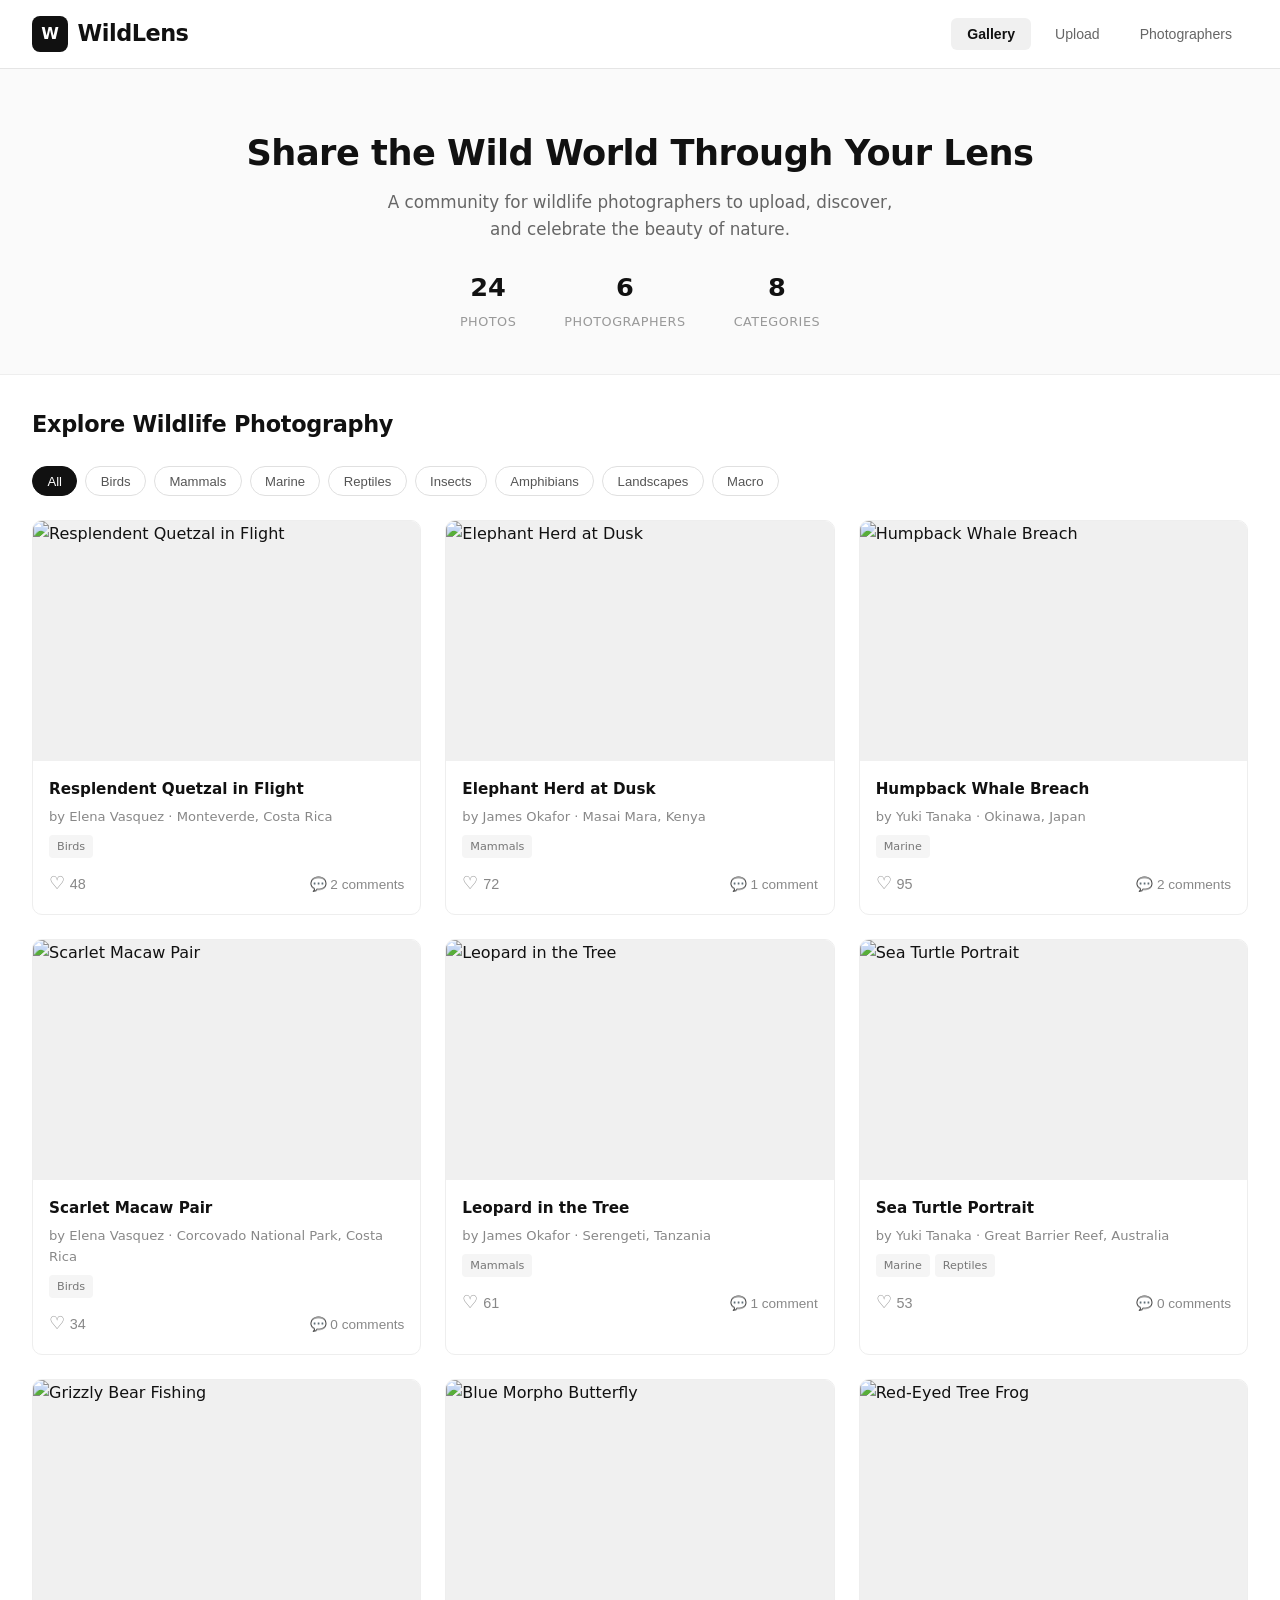
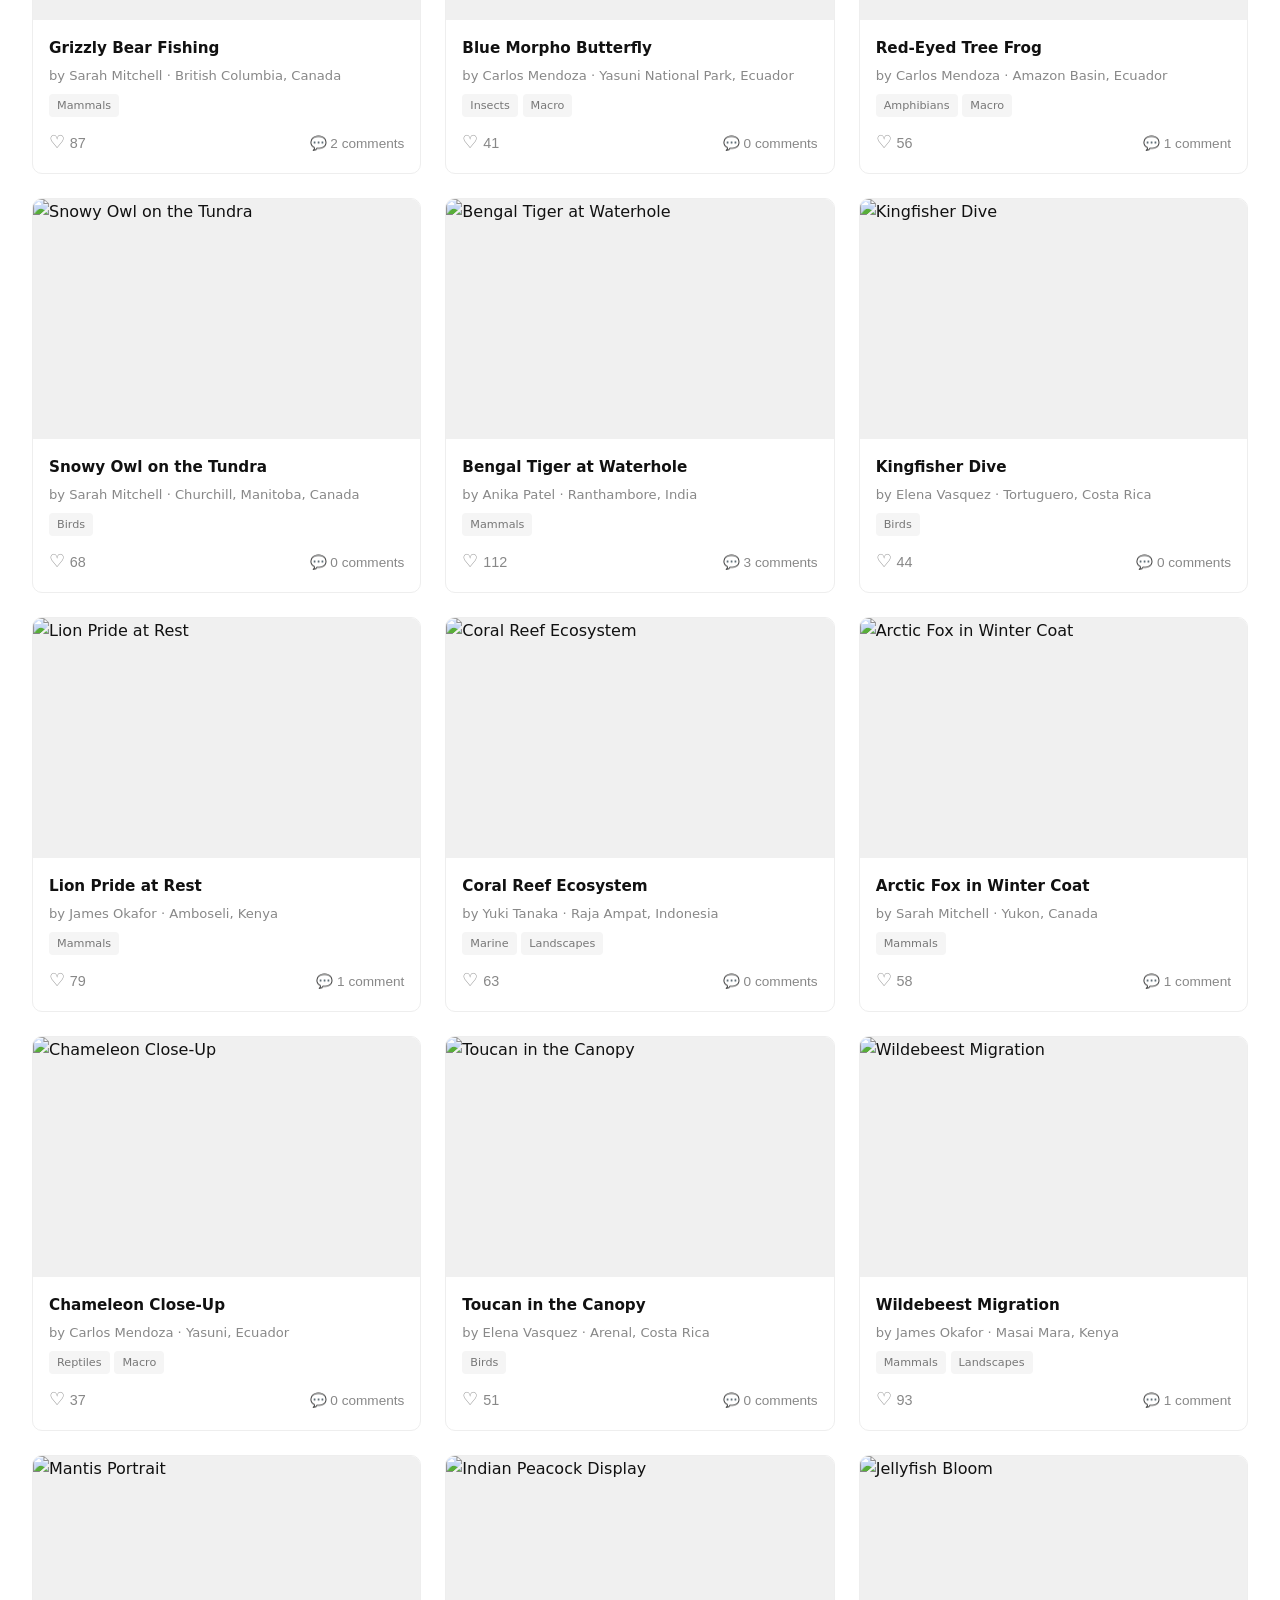
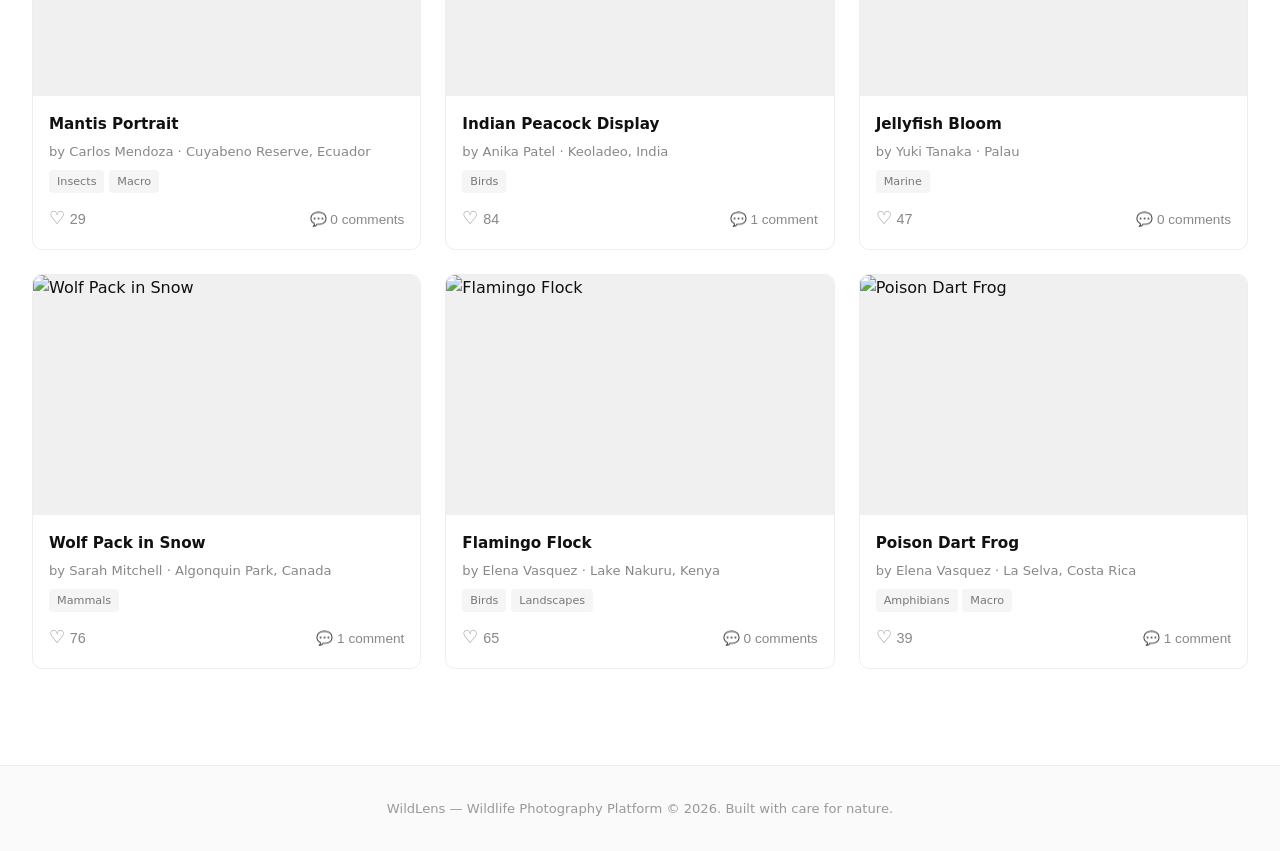
==== commit 985fd229: "Redesign color palette to light, minimal, modern aesthetic Replace earthy greens/browns with clean w" ====
--- a/wildlife.html
+++ b/wildlife.html
@@ -9,40 +9,41 @@
     *, *::before, *::after { box-sizing: border-box; margin: 0; padding: 0; }
 
     :root {
-      --forest: #2d4a22;
-      --forest-dark: #1a2e14;
-      --olive: #5a7247;
-      --sage: #8a9a5b;
-      --sand: #c2b280;
-      --cream: #f5f0e1;
-      --bark: #6b4226;
-      --bark-light: #8b5e3c;
-      --warm-white: #faf8f0;
-      --text-dark: #2c2c2c;
-      --text-muted: #6b6b6b;
-      --accent: #d4a03c;
-      --accent-hover: #b8892f;
-      --danger: #c0392b;
-      --shadow: rgba(0,0,0,0.12);
-      --shadow-lg: rgba(0,0,0,0.2);
+      --forest: #111111;
+      --forest-dark: #000000;
+      --olive: #333333;
+      --sage: #d1d1d1;
+      --sand: #e8e8e8;
+      --cream: #f7f7f8;
+      --bark: #555555;
+      --bark-light: #777777;
+      --warm-white: #fafafa;
+      --text-dark: #111111;
+      --text-muted: #888888;
+      --accent: #111111;
+      --accent-hover: #333333;
+      --danger: #e74c3c;
+      --shadow: rgba(0,0,0,0.06);
+      --shadow-lg: rgba(0,0,0,0.12);
     }
 
     body {
-      font-family: 'Segoe UI', system-ui, -apple-system, sans-serif;
-      background-color: var(--cream);
+      font-family: 'Inter', 'SF Pro Display', -apple-system, system-ui, sans-serif;
+      background-color: #ffffff;
       color: var(--text-dark);
       line-height: 1.6;
+      -webkit-font-smoothing: antialiased;
     }
 
     /* ===== HEADER ===== */
     header {
-      background: linear-gradient(135deg, var(--forest-dark), var(--forest), var(--olive));
-      color: var(--cream);
+      background: #ffffff;
+      color: var(--text-dark);
       padding: 0;
       position: sticky;
       top: 0;
       z-index: 100;
-      box-shadow: 0 2px 12px var(--shadow-lg);
+      border-bottom: 1px solid #e5e5e5;
     }
 
     .header-inner {
@@ -61,23 +62,26 @@
     }
 
     .logo-icon {
-      width: 40px;
-      height: 40px;
-      background: var(--accent);
-      border-radius: 50%;
+      width: 36px;
+      height: 36px;
+      background: #111;
+      color: #fff;
+      border-radius: 8px;
       display: flex;
       align-items: center;
       justify-content: center;
-      font-size: 1.3rem;
+      font-size: 1rem;
+      font-weight: 700;
     }
 
     .logo h1 {
-      font-size: 1.6rem;
+      font-size: 1.4rem;
       font-weight: 700;
       letter-spacing: -0.5px;
-    }
-
-    .logo h1 span { color: var(--accent); }
+      color: #111;
+    }
+
+    .logo h1 span { color: #111; }
 
     nav {
       display: flex;
@@ -86,59 +90,54 @@
 
     nav button {
       background: transparent;
-      color: var(--cream);
-      border: 1px solid rgba(255,255,255,0.2);
-      padding: 0.5rem 1.1rem;
+      color: #666;
+      border: none;
+      padding: 0.5rem 1rem;
       border-radius: 6px;
       cursor: pointer;
-      font-size: 0.9rem;
+      font-size: 0.88rem;
+      font-weight: 500;
       transition: all 0.2s;
     }
 
-    nav button:hover,
+    nav button:hover {
+      color: #111;
+      background: #f5f5f5;
+    }
+
     nav button.active {
-      background: rgba(255,255,255,0.15);
-      border-color: var(--accent);
+      color: #111;
+      background: #f0f0f0;
+      font-weight: 600;
     }
 
     /* ===== HERO ===== */
     .hero {
-      background: linear-gradient(to bottom, var(--forest-dark), var(--forest));
-      color: var(--cream);
+      background: #fafafa;
+      color: #111;
       text-align: center;
-      padding: 4rem 2rem 3rem;
-      position: relative;
-      overflow: hidden;
-    }
-
-    .hero::before {
-      content: '';
-      position: absolute;
-      inset: 0;
-      background: url("data:image/svg+xml,%3Csvg xmlns='http://www.w3.org/2000/svg' viewBox='0 0 100 100'%3E%3Ctext y='50' x='20' font-size='60' opacity='0.04'%3E🌿%3C/text%3E%3Ctext y='90' x='60' font-size='40' opacity='0.03'%3E🍃%3C/text%3E%3C/svg%3E");
-      background-size: 200px;
+      padding: 3.5rem 2rem 2.5rem;
+      border-bottom: 1px solid #eee;
     }
 
     .hero h2 {
-      font-size: 2.5rem;
+      font-size: 2.2rem;
       font-weight: 700;
-      margin-bottom: 0.6rem;
-      position: relative;
+      margin-bottom: 0.5rem;
+      letter-spacing: -0.5px;
     }
 
     .hero p {
-      font-size: 1.15rem;
-      opacity: 0.85;
-      max-width: 600px;
+      font-size: 1.05rem;
+      color: #666;
+      max-width: 520px;
       margin: 0 auto 1.5rem;
-      position: relative;
     }
 
     .hero-stats {
       display: flex;
       justify-content: center;
-      gap: 2.5rem;
-      position: relative;
+      gap: 3rem;
     }
 
     .hero-stats div {
@@ -147,13 +146,16 @@
 
     .hero-stats strong {
       display: block;
-      font-size: 1.8rem;
-      color: var(--accent);
+      font-size: 1.6rem;
+      color: #111;
+      font-weight: 700;
     }
 
     .hero-stats span {
-      font-size: 0.85rem;
-      opacity: 0.7;
+      font-size: 0.8rem;
+      color: #999;
+      text-transform: uppercase;
+      letter-spacing: 0.5px;
     }
 
     /* ===== SECTIONS ===== */
@@ -167,13 +169,13 @@
     .section.active { display: block; }
 
     .section-title {
-      font-size: 1.6rem;
+      font-size: 1.4rem;
       font-weight: 700;
-      color: var(--forest);
+      color: #111;
       margin-bottom: 1.5rem;
-      padding-bottom: 0.5rem;
-      border-bottom: 3px solid var(--sage);
-      display: inline-block;
+      padding-bottom: 0;
+      border-bottom: none;
+      letter-spacing: -0.3px;
     }
 
     /* ===== FILTER BAR ===== */
@@ -185,23 +187,23 @@
     }
 
     .filter-btn {
-      padding: 0.45rem 1rem;
-      border: 2px solid var(--sage);
-      background: var(--warm-white);
-      color: var(--forest);
+      padding: 0.4rem 0.9rem;
+      border: 1px solid #e0e0e0;
+      background: #fff;
+      color: #555;
       border-radius: 20px;
       cursor: pointer;
-      font-size: 0.85rem;
+      font-size: 0.82rem;
       font-weight: 500;
       transition: all 0.2s;
     }
 
-    .filter-btn:hover { background: var(--sage); color: #fff; }
+    .filter-btn:hover { background: #f5f5f5; color: #111; border-color: #ccc; }
 
     .filter-btn.active {
-      background: var(--forest);
+      background: #111;
       color: #fff;
-      border-color: var(--forest);
+      border-color: #111;
     }
 
     /* ===== GALLERY GRID ===== */
@@ -213,24 +215,24 @@
 
     .photo-card {
       background: #fff;
-      border-radius: 12px;
+      border-radius: 10px;
       overflow: hidden;
-      box-shadow: 0 2px 8px var(--shadow);
+      border: 1px solid #eee;
       transition: transform 0.25s, box-shadow 0.25s;
       cursor: pointer;
     }
 
     .photo-card:hover {
-      transform: translateY(-4px);
-      box-shadow: 0 8px 24px var(--shadow-lg);
+      transform: translateY(-3px);
+      box-shadow: 0 12px 32px rgba(0,0,0,0.08);
     }
 
     .photo-card .photo-img {
       width: 100%;
-      height: 220px;
+      height: 240px;
       object-fit: cover;
       display: block;
-      background: var(--sage);
+      background: #f0f0f0;
     }
 
     .photo-card .photo-body {
@@ -239,8 +241,8 @@
 
     .photo-card .photo-title {
       font-weight: 600;
-      font-size: 1.05rem;
-      color: var(--forest-dark);
+      font-size: 0.95rem;
+      color: #111;
       margin-bottom: 0.3rem;
     }
 
@@ -258,11 +260,11 @@
     }
 
     .tag {
-      font-size: 0.72rem;
-      padding: 0.2rem 0.55rem;
-      background: var(--cream);
-      color: var(--olive);
-      border-radius: 10px;
+      font-size: 0.7rem;
+      padding: 0.15rem 0.5rem;
+      background: #f5f5f5;
+      color: #777;
+      border-radius: 4px;
       font-weight: 500;
     }
 
@@ -299,14 +301,14 @@
       transition: color 0.2s;
     }
 
-    .comment-toggle:hover { color: var(--forest); }
+    .comment-toggle:hover { color: #111; }
 
     /* ===== COMMENTS ===== */
     .comments-section {
       display: none;
       padding: 0.8rem 1rem 1rem;
-      border-top: 1px solid #eee;
-      background: var(--warm-white);
+      border-top: 1px solid #f0f0f0;
+      background: #fafafa;
     }
 
     .comments-section.open { display: block; }
@@ -319,7 +321,7 @@
 
     .comment:last-of-type { border-bottom: none; }
 
-    .comment strong { color: var(--forest); }
+    .comment strong { color: #111; }
     .comment span { color: var(--text-muted); font-size: 0.75rem; }
 
     .comment-form {
@@ -338,12 +340,12 @@
 
     .comment-form input:focus {
       outline: none;
-      border-color: var(--sage);
+      border-color: #999;
     }
 
     .comment-form button {
       padding: 0.45rem 0.9rem;
-      background: var(--forest);
+      background: #111;
       color: #fff;
       border: none;
       border-radius: 6px;
@@ -352,7 +354,7 @@
       transition: background 0.2s;
     }
 
-    .comment-form button:hover { background: var(--forest-dark); }
+    .comment-form button:hover { background: #333; }
 
     /* ===== UPLOAD FORM ===== */
     .upload-area {
@@ -360,13 +362,13 @@
       margin: 0 auto;
       background: #fff;
       padding: 2rem;
-      border-radius: 12px;
-      box-shadow: 0 2px 8px var(--shadow);
+      border-radius: 10px;
+      border: 1px solid #eee;
     }
 
     .upload-area h3 {
-      color: var(--forest);
-      font-size: 1.2rem;
+      color: #111;
+      font-size: 1.1rem;
       margin-bottom: 1.2rem;
     }
 
@@ -376,10 +378,10 @@
 
     .form-group label {
       display: block;
-      font-weight: 600;
-      font-size: 0.9rem;
+      font-weight: 500;
+      font-size: 0.85rem;
       margin-bottom: 0.4rem;
-      color: var(--forest-dark);
+      color: #333;
     }
 
     .form-group input,
@@ -387,25 +389,27 @@
     .form-group select {
       width: 100%;
       padding: 0.6rem 0.8rem;
-      border: 2px solid #ddd;
+      border: 1px solid #ddd;
       border-radius: 8px;
-      font-size: 0.95rem;
+      font-size: 0.9rem;
       font-family: inherit;
       transition: border-color 0.2s;
+      background: #fafafa;
     }
 
     .form-group input:focus,
     .form-group textarea:focus,
     .form-group select:focus {
       outline: none;
-      border-color: var(--sage);
+      border-color: #999;
+      background: #fff;
     }
 
     .form-group textarea { resize: vertical; min-height: 80px; }
 
     .dropzone {
-      border: 2px dashed var(--sage);
-      border-radius: 12px;
+      border: 2px dashed #d0d0d0;
+      border-radius: 10px;
       padding: 2.5rem 1rem;
       text-align: center;
       color: var(--text-muted);
@@ -416,8 +420,8 @@
     }
 
     .dropzone:hover {
-      background: rgba(90,114,71,0.05);
-      border-color: var(--forest);
+      background: #f9f9f9;
+      border-color: #999;
     }
 
     .dropzone .drop-icon { font-size: 2.2rem; margin-bottom: 0.5rem; display: block; }
@@ -453,27 +457,27 @@
     }
 
     .checkbox-group label:has(input:checked) {
-      background: var(--forest);
+      background: #111;
       color: #fff;
-      border-color: var(--forest);
+      border-color: #111;
     }
 
     .checkbox-group input { display: none; }
 
     .submit-btn {
       width: 100%;
-      padding: 0.8rem;
-      background: linear-gradient(135deg, var(--forest), var(--olive));
+      padding: 0.75rem;
+      background: #111;
       color: #fff;
       border: none;
       border-radius: 8px;
-      font-size: 1rem;
+      font-size: 0.95rem;
       font-weight: 600;
       cursor: pointer;
-      transition: opacity 0.2s;
-    }
-
-    .submit-btn:hover { opacity: 0.9; }
+      transition: background 0.2s;
+    }
+
+    .submit-btn:hover { background: #333; }
 
     .upload-success {
       display: none;
@@ -487,7 +491,7 @@
       margin-bottom: 0.5rem;
     }
 
-    .upload-success p { color: var(--forest); font-weight: 600; font-size: 1.1rem; }
+    .upload-success p { color: #111; font-weight: 600; font-size: 1.1rem; }
 
     /* ===== PHOTOGRAPHERS ===== */
     .photographer-grid {
@@ -498,18 +502,21 @@
 
     .photographer-card {
       background: #fff;
-      border-radius: 12px;
+      border-radius: 10px;
       overflow: hidden;
-      box-shadow: 0 2px 8px var(--shadow);
-      transition: transform 0.25s;
+      border: 1px solid #eee;
+      transition: transform 0.25s, box-shadow 0.25s;
       cursor: pointer;
     }
 
-    .photographer-card:hover { transform: translateY(-3px); }
+    .photographer-card:hover {
+      transform: translateY(-3px);
+      box-shadow: 0 12px 32px rgba(0,0,0,0.08);
+    }
 
     .photographer-banner {
-      height: 90px;
-      background: linear-gradient(135deg, var(--forest), var(--olive), var(--sage));
+      height: 80px;
+      background: linear-gradient(135deg, #f0f0f0, #e8e8e8);
     }
 
     .photographer-info {
@@ -520,20 +527,20 @@
     }
 
     .photographer-avatar {
-      width: 70px;
-      height: 70px;
+      width: 64px;
+      height: 64px;
       border-radius: 50%;
-      border: 4px solid #fff;
+      border: 3px solid #fff;
       object-fit: cover;
       display: inline-block;
-      background: var(--sand);
-      box-shadow: 0 2px 8px var(--shadow);
+      background: #eee;
+      box-shadow: 0 2px 8px rgba(0,0,0,0.08);
     }
 
     .photographer-name {
-      font-weight: 700;
-      font-size: 1.1rem;
-      color: var(--forest-dark);
+      font-weight: 600;
+      font-size: 1rem;
+      color: #111;
       margin-top: 0.5rem;
     }
 
@@ -559,8 +566,8 @@
     }
 
     .photographer-stats div { text-align: center; }
-    .photographer-stats strong { display: block; color: var(--forest); font-size: 1.1rem; }
-    .photographer-stats span { font-size: 0.75rem; color: var(--text-muted); }
+    .photographer-stats strong { display: block; color: #111; font-size: 1.05rem; }
+    .photographer-stats span { font-size: 0.72rem; color: #999; text-transform: uppercase; letter-spacing: 0.3px; }
 
     /* ===== PROFILE MODAL ===== */
     .modal-overlay {
@@ -578,12 +585,12 @@
 
     .modal {
       background: #fff;
-      border-radius: 16px;
+      border-radius: 12px;
       max-width: 800px;
       width: 100%;
       max-height: 85vh;
       overflow-y: auto;
-      box-shadow: 0 16px 48px rgba(0,0,0,0.3);
+      box-shadow: 0 24px 64px rgba(0,0,0,0.2);
     }
 
     .modal-header {
@@ -591,12 +598,13 @@
       display: flex;
       justify-content: space-between;
       align-items: center;
-      border-bottom: 1px solid #eee;
+      border-bottom: 1px solid #f0f0f0;
     }
 
     .modal-header h3 {
-      font-size: 1.3rem;
-      color: var(--forest-dark);
+      font-size: 1.2rem;
+      color: #111;
+      font-weight: 600;
     }
 
     .modal-close {
@@ -625,12 +633,13 @@
       height: 80px;
       border-radius: 50%;
       object-fit: cover;
-      border: 3px solid var(--sage);
+      border: 2px solid #eee;
     }
 
     .modal-profile-header .info h4 {
-      font-size: 1.2rem;
-      color: var(--forest-dark);
+      font-size: 1.15rem;
+      color: #111;
+      font-weight: 600;
     }
 
     .modal-profile-header .info p {
@@ -669,8 +678,9 @@
     }
 
     .photo-modal-details h4 {
-      font-size: 1.15rem;
-      color: var(--forest-dark);
+      font-size: 1.1rem;
+      color: #111;
+      font-weight: 600;
       margin-bottom: 0.3rem;
     }
 
@@ -696,15 +706,16 @@
 
     /* ===== FOOTER ===== */
     footer {
-      background: var(--forest-dark);
-      color: var(--cream);
+      background: #fafafa;
+      color: #999;
       text-align: center;
       padding: 2rem;
       margin-top: 3rem;
-    }
-
-    footer p { opacity: 0.7; font-size: 0.88rem; }
-    footer a { color: var(--accent); text-decoration: none; }
+      border-top: 1px solid #eee;
+    }
+
+    footer p { font-size: 0.82rem; }
+    footer a { color: #555; text-decoration: none; }
 
     /* ===== RESPONSIVE ===== */
     @media (max-width: 768px) {
@@ -892,7 +903,7 @@
     id: 1, title: 'Resplendent Quetzal in Flight', photographer: 1,
     description: 'Caught this rare quetzal mid-flight in the Monteverde Cloud Forest. The iridescent green plumage was breathtaking against the misty canopy.',
     location: 'Monteverde, Costa Rica', categories: ['Birds'],
-    img: 'https://picsum.photos/seed/quetzal/600/400',
+    img: 'https://upload.wikimedia.org/wikipedia/commons/9/98/Quetzal01.jpg',
     likes: 48, comments: [
       { user: 'NatureFan22', text: 'Absolutely stunning capture!', time: '2 days ago' },
       { user: 'BirdWatcher', text: 'The colors are incredible', time: '1 day ago' }
@@ -902,7 +913,7 @@
     id: 2, title: 'Elephant Herd at Dusk', photographer: 2,
     description: 'A family of elephants crossing the Mara River at golden hour. The dust and light created a painterly atmosphere.',
     location: 'Masai Mara, Kenya', categories: ['Mammals'],
-    img: 'https://picsum.photos/seed/elephants/600/400',
+    img: 'https://upload.wikimedia.org/wikipedia/commons/2/2f/Elephants_returning_at_dusk_at_the_Elephant_Camp_at_Topslip%2C_Tamil_Nadu%2C_India.JPG',
     likes: 72, comments: [
       { user: 'WildlifeDaily', text: 'The golden light is perfect here', time: '3 days ago' }
     ]
@@ -911,7 +922,7 @@
     id: 3, title: 'Humpback Whale Breach', photographer: 3,
     description: 'Witnessed this magnificent humpback whale breaching off the coast of Okinawa. The power and grace was humbling.',
     location: 'Okinawa, Japan', categories: ['Marine'],
-    img: 'https://picsum.photos/seed/whale/600/400',
+    img: 'https://upload.wikimedia.org/wikipedia/commons/9/9e/Humpback_stellwagen_edit.jpg',
     likes: 95, comments: [
       { user: 'OceanLover', text: 'What an incredible moment to witness!', time: '5 days ago' },
       { user: 'MarineBio', text: 'Great timing on this shot', time: '4 days ago' }
@@ -921,14 +932,14 @@
     id: 4, title: 'Scarlet Macaw Pair', photographer: 1,
     description: 'A bonded pair of scarlet macaws sharing a branch in Corcovado. These birds mate for life.',
     location: 'Corcovado National Park, Costa Rica', categories: ['Birds'],
-    img: 'https://picsum.photos/seed/macaws/600/400',
+    img: 'https://upload.wikimedia.org/wikipedia/commons/3/36/Scarlet_Macaws_in_Higashiyama_Zoo%2C_Tashiro-cho_Chikusa_Ward_Nagoya_2012.jpg',
     likes: 34, comments: []
   },
   {
     id: 5, title: 'Leopard in the Tree', photographer: 2,
     description: 'This leopard had just hoisted its impala kill into an acacia tree. Pure survival instinct on display.',
     location: 'Serengeti, Tanzania', categories: ['Mammals'],
-    img: 'https://picsum.photos/seed/leopard/600/400',
+    img: 'https://upload.wikimedia.org/wikipedia/commons/5/51/Leopard_on_tree.JPG',
     likes: 61, comments: [
       { user: 'SafariKing', text: 'Leopards are so elusive, great find!', time: '1 week ago' }
     ]
@@ -937,14 +948,14 @@
     id: 6, title: 'Sea Turtle Portrait', photographer: 3,
     description: 'A green sea turtle gliding through crystal-clear waters. Shot during a dawn dive at 15 meters depth.',
     location: 'Great Barrier Reef, Australia', categories: ['Marine', 'Reptiles'],
-    img: 'https://picsum.photos/seed/turtle/600/400',
+    img: 'https://upload.wikimedia.org/wikipedia/commons/3/3f/Green_sea_turtle_near_Marsa_Alam.JPG',
     likes: 53, comments: []
   },
   {
     id: 7, title: 'Grizzly Bear Fishing', photographer: 4,
     description: 'A grizzly bear snatching salmon from the rapids during the annual run. Raw power and precision.',
     location: 'British Columbia, Canada', categories: ['Mammals'],
-    img: 'https://picsum.photos/seed/grizzly/600/400',
+    img: 'https://upload.wikimedia.org/wikipedia/commons/b/b6/Grizzly_Bear_Fishing_Brooks_Falls.jpg',
     likes: 87, comments: [
       { user: 'BearTracker', text: 'Perfect action shot!', time: '2 weeks ago' },
       { user: 'NaturePhotog', text: 'The water spray adds so much drama', time: '1 week ago' }
@@ -954,14 +965,14 @@
     id: 8, title: 'Blue Morpho Butterfly', photographer: 5,
     description: 'Macro shot of a blue morpho butterfly resting on a leaf. The wing scales create an almost metallic blue sheen.',
     location: 'Yasuni National Park, Ecuador', categories: ['Insects', 'Macro'],
-    img: 'https://picsum.photos/seed/morpho/600/400',
+    img: 'https://upload.wikimedia.org/wikipedia/commons/5/55/Blue_Morpho_butterfly_%28Morpho_peleides%29_wings_open.jpg',
     likes: 41, comments: []
   },
   {
     id: 9, title: 'Red-Eyed Tree Frog', photographer: 5,
     description: 'This iconic frog was found during a nighttime hike. Its vivid colors serve as a startle defense against predators.',
     location: 'Amazon Basin, Ecuador', categories: ['Amphibians', 'Macro'],
-    img: 'https://picsum.photos/seed/treefrog/600/400',
+    img: 'https://upload.wikimedia.org/wikipedia/commons/4/45/Red-eyed_Tree_Frog_%28Agalychnis_callidryas%29.jpg',
     likes: 56, comments: [
       { user: 'HerpLover', text: 'Those colors are unreal!', time: '3 days ago' }
     ]
@@ -970,14 +981,14 @@
     id: 10, title: 'Snowy Owl on the Tundra', photographer: 4,
     description: 'A snowy owl surveying the frozen landscape. Taken during an Arctic expedition in -30C temperatures.',
     location: 'Churchill, Manitoba, Canada', categories: ['Birds'],
-    img: 'https://picsum.photos/seed/snowyowl/600/400',
+    img: 'https://upload.wikimedia.org/wikipedia/commons/e/e5/Snowy_Owl_%28Bubo_scandiacus%29_%2815382921344%29.jpg',
     likes: 68, comments: []
   },
   {
     id: 11, title: 'Bengal Tiger at Waterhole', photographer: 6,
     description: 'A dominant male Bengal tiger cooling off at a forest waterhole during the scorching Indian summer.',
     location: 'Ranthambore, India', categories: ['Mammals'],
-    img: 'https://picsum.photos/seed/tiger/600/400',
+    img: 'https://upload.wikimedia.org/wikipedia/commons/c/c6/Bengal_tiger_drinking_water.jpg',
     likes: 112, comments: [
       { user: 'TigerFan', text: 'Magnificent animal, great shot!', time: '6 days ago' },
       { user: 'ConservNow', text: 'Important work documenting these cats', time: '5 days ago' },
@@ -988,14 +999,14 @@
     id: 12, title: 'Kingfisher Dive', photographer: 1,
     description: 'A kingfisher plunging into the river to catch fish. High-speed capture at 1/4000s.',
     location: 'Tortuguero, Costa Rica', categories: ['Birds'],
-    img: 'https://picsum.photos/seed/kingfisher/600/400',
+    img: 'https://upload.wikimedia.org/wikipedia/commons/a/aa/Common_Kingfisher_Alcedo_atthis.jpg',
     likes: 44, comments: []
   },
   {
     id: 13, title: 'Lion Pride at Rest', photographer: 2,
     description: 'An entire lion pride resting under an acacia tree during the midday heat. Six cubs were nursing.',
     location: 'Amboseli, Kenya', categories: ['Mammals'],
-    img: 'https://picsum.photos/seed/lions/600/400',
+    img: 'https://upload.wikimedia.org/wikipedia/commons/5/5e/Pride_of_lions.JPG',
     likes: 79, comments: [
       { user: 'AfricaDreams', text: 'The cubs make this photo', time: '1 week ago' }
     ]
@@ -1004,14 +1015,14 @@
     id: 14, title: 'Coral Reef Ecosystem', photographer: 3,
     description: 'A thriving coral reef teeming with clownfish and anemones. A reminder of what we need to protect.',
     location: 'Raja Ampat, Indonesia', categories: ['Marine', 'Landscapes'],
-    img: 'https://picsum.photos/seed/coralreef/600/400',
+    img: 'https://upload.wikimedia.org/wikipedia/commons/6/6d/Coral_Reef_in_the_Red_Sea.JPG',
     likes: 63, comments: []
   },
   {
     id: 15, title: 'Arctic Fox in Winter Coat', photographer: 4,
     description: 'An Arctic fox in its pure white winter fur, nearly invisible against the snow. Only its dark eyes gave it away.',
     location: 'Yukon, Canada', categories: ['Mammals'],
-    img: 'https://picsum.photos/seed/arcticfox/600/400',
+    img: 'https://upload.wikimedia.org/wikipedia/commons/1/1e/Arctic_fox_in_snow_%28Unsplash%29.jpg',
     likes: 58, comments: [
       { user: 'ArcticExp', text: 'Camouflage at its finest!', time: '4 days ago' }
     ]
@@ -1020,21 +1031,21 @@
     id: 16, title: 'Chameleon Close-Up', photographer: 5,
     description: 'Incredible macro details of a panther chameleon. Each scale is a tiny work of art.',
     location: 'Yasuni, Ecuador', categories: ['Reptiles', 'Macro'],
-    img: 'https://picsum.photos/seed/chameleon/600/400',
+    img: 'https://upload.wikimedia.org/wikipedia/commons/f/f5/Cleveland_Chameleon_close_up.jpg',
     likes: 37, comments: []
   },
   {
     id: 17, title: 'Toucan in the Canopy', photographer: 1,
     description: 'A keel-billed toucan perched high in the canopy, its colorful bill contrasting against the green foliage.',
     location: 'Arenal, Costa Rica', categories: ['Birds'],
-    img: 'https://picsum.photos/seed/toucan/600/400',
+    img: 'https://upload.wikimedia.org/wikipedia/commons/c/c2/Toco_toucan_%28Ramphastos_toco%29_adult.JPG',
     likes: 51, comments: []
   },
   {
     id: 18, title: 'Wildebeest Migration', photographer: 2,
     description: 'Thousands of wildebeest crossing the Mara River during the great migration. Nature at its most dramatic.',
     location: 'Masai Mara, Kenya', categories: ['Mammals', 'Landscapes'],
-    img: 'https://picsum.photos/seed/migration/600/400',
+    img: 'https://upload.wikimedia.org/wikipedia/commons/0/00/Wildebeest-during-Great-Migration.JPG',
     likes: 93, comments: [
       { user: 'MigrationWatch', text: 'The scale of this event never gets old', time: '2 weeks ago' }
     ]
@@ -1043,14 +1054,14 @@
     id: 19, title: 'Mantis Portrait', photographer: 5,
     description: 'A praying mantis caught mid-grooming. The compound eyes and raptorial forelegs are fascinating up close.',
     location: 'Cuyabeno Reserve, Ecuador', categories: ['Insects', 'Macro'],
-    img: 'https://picsum.photos/seed/mantis/600/400',
+    img: 'https://upload.wikimedia.org/wikipedia/commons/6/6e/Prayingmantis.JPG',
     likes: 29, comments: []
   },
   {
     id: 20, title: 'Indian Peacock Display', photographer: 6,
     description: 'A male peacock in full courtship display, its iridescent tail feathers fanned out in the morning light.',
     location: 'Keoladeo, India', categories: ['Birds'],
-    img: 'https://picsum.photos/seed/peacock/600/400',
+    img: 'https://upload.wikimedia.org/wikipedia/commons/a/a7/Indian_peafowl_%28Pavo_cristatus%29_peafowl_dance.jpg',
     likes: 84, comments: [
       { user: 'AvianArt', text: 'The symmetry of the tail is mesmerizing', time: '1 week ago' }
     ]
@@ -1059,14 +1070,14 @@
     id: 21, title: 'Jellyfish Bloom', photographer: 3,
     description: 'A bloom of moon jellyfish drifting in the current. Their translucent bodies glow in the underwater light.',
     location: 'Palau', categories: ['Marine'],
-    img: 'https://picsum.photos/seed/jellyfish/600/400',
+    img: 'https://upload.wikimedia.org/wikipedia/commons/4/44/Moon_jellyfish_at_Gota_Sagher.JPG',
     likes: 47, comments: []
   },
   {
     id: 22, title: 'Wolf Pack in Snow', photographer: 4,
     description: 'A wolf pack traversing a frozen lake at dawn. Their social bonds and teamwork are remarkable.',
     location: 'Algonquin Park, Canada', categories: ['Mammals'],
-    img: 'https://picsum.photos/seed/wolves/600/400',
+    img: 'https://upload.wikimedia.org/wikipedia/commons/c/c0/Canis_lupus_pack_surrounding_Bison.jpg',
     likes: 76, comments: [
       { user: 'WolfWatch', text: 'Pack dynamics are incredible to observe', time: '5 days ago' }
     ]
@@ -1075,14 +1086,14 @@
     id: 23, title: 'Flamingo Flock', photographer: 1,
     description: 'Hundreds of flamingos taking flight at Lake Nakuru. The pink cloud against the blue sky was surreal.',
     location: 'Lake Nakuru, Kenya', categories: ['Birds', 'Landscapes'],
-    img: 'https://picsum.photos/seed/flamingos/600/400',
+    img: 'https://upload.wikimedia.org/wikipedia/commons/3/3a/Flock_of_flamingos_in_Kenya.jpg',
     likes: 65, comments: []
   },
   {
     id: 24, title: 'Poison Dart Frog', photographer: 1,
     description: 'A tiny but vibrant poison dart frog on the forest floor. Its bright colors warn predators of its toxicity.',
     location: 'La Selva, Costa Rica', categories: ['Amphibians', 'Macro'],
-    img: 'https://picsum.photos/seed/dartfrog/600/400',
+    img: 'https://upload.wikimedia.org/wikipedia/commons/0/0c/Blue_Poison_Dart_Frog_%28Dendrobates_tinctorius%29_%2810672787396%29.jpg',
     likes: 39, comments: [
       { user: 'TropicalHerps', text: 'Such vivid warning colors!', time: '2 days ago' }
     ]
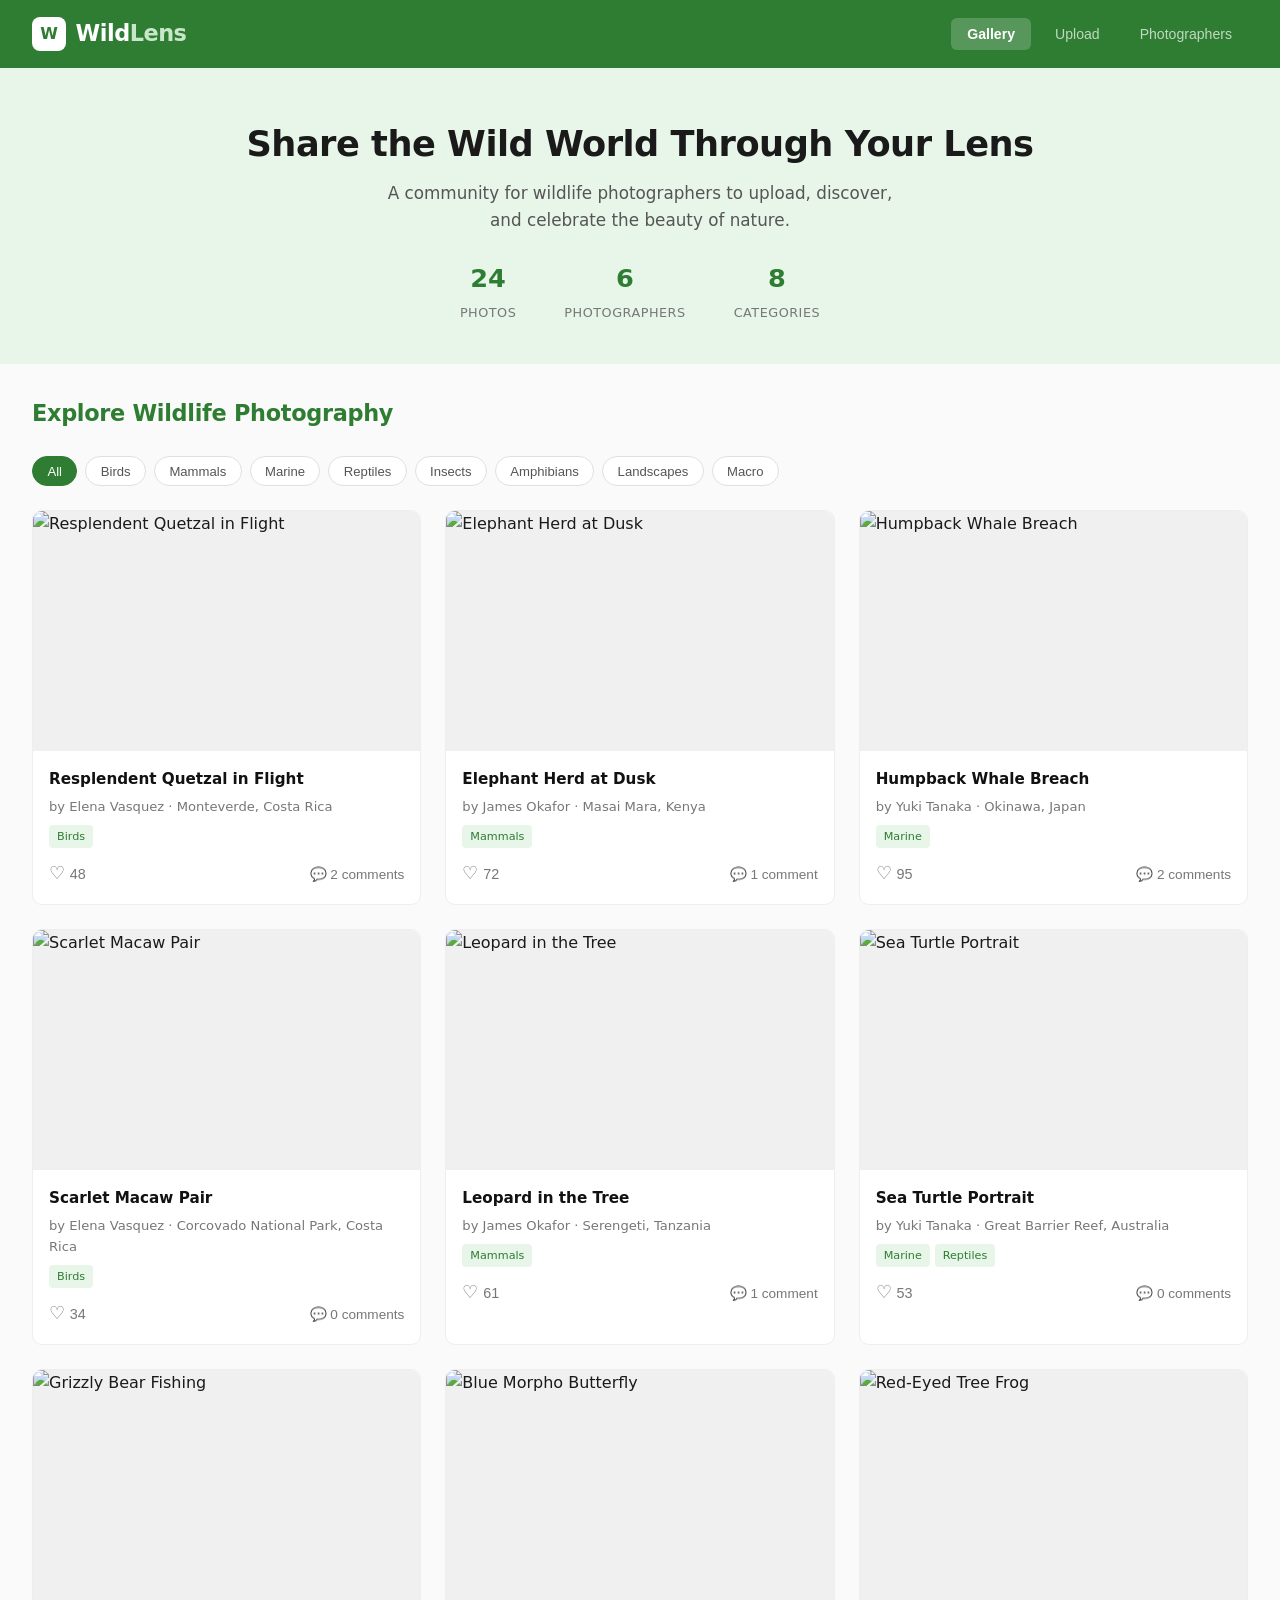
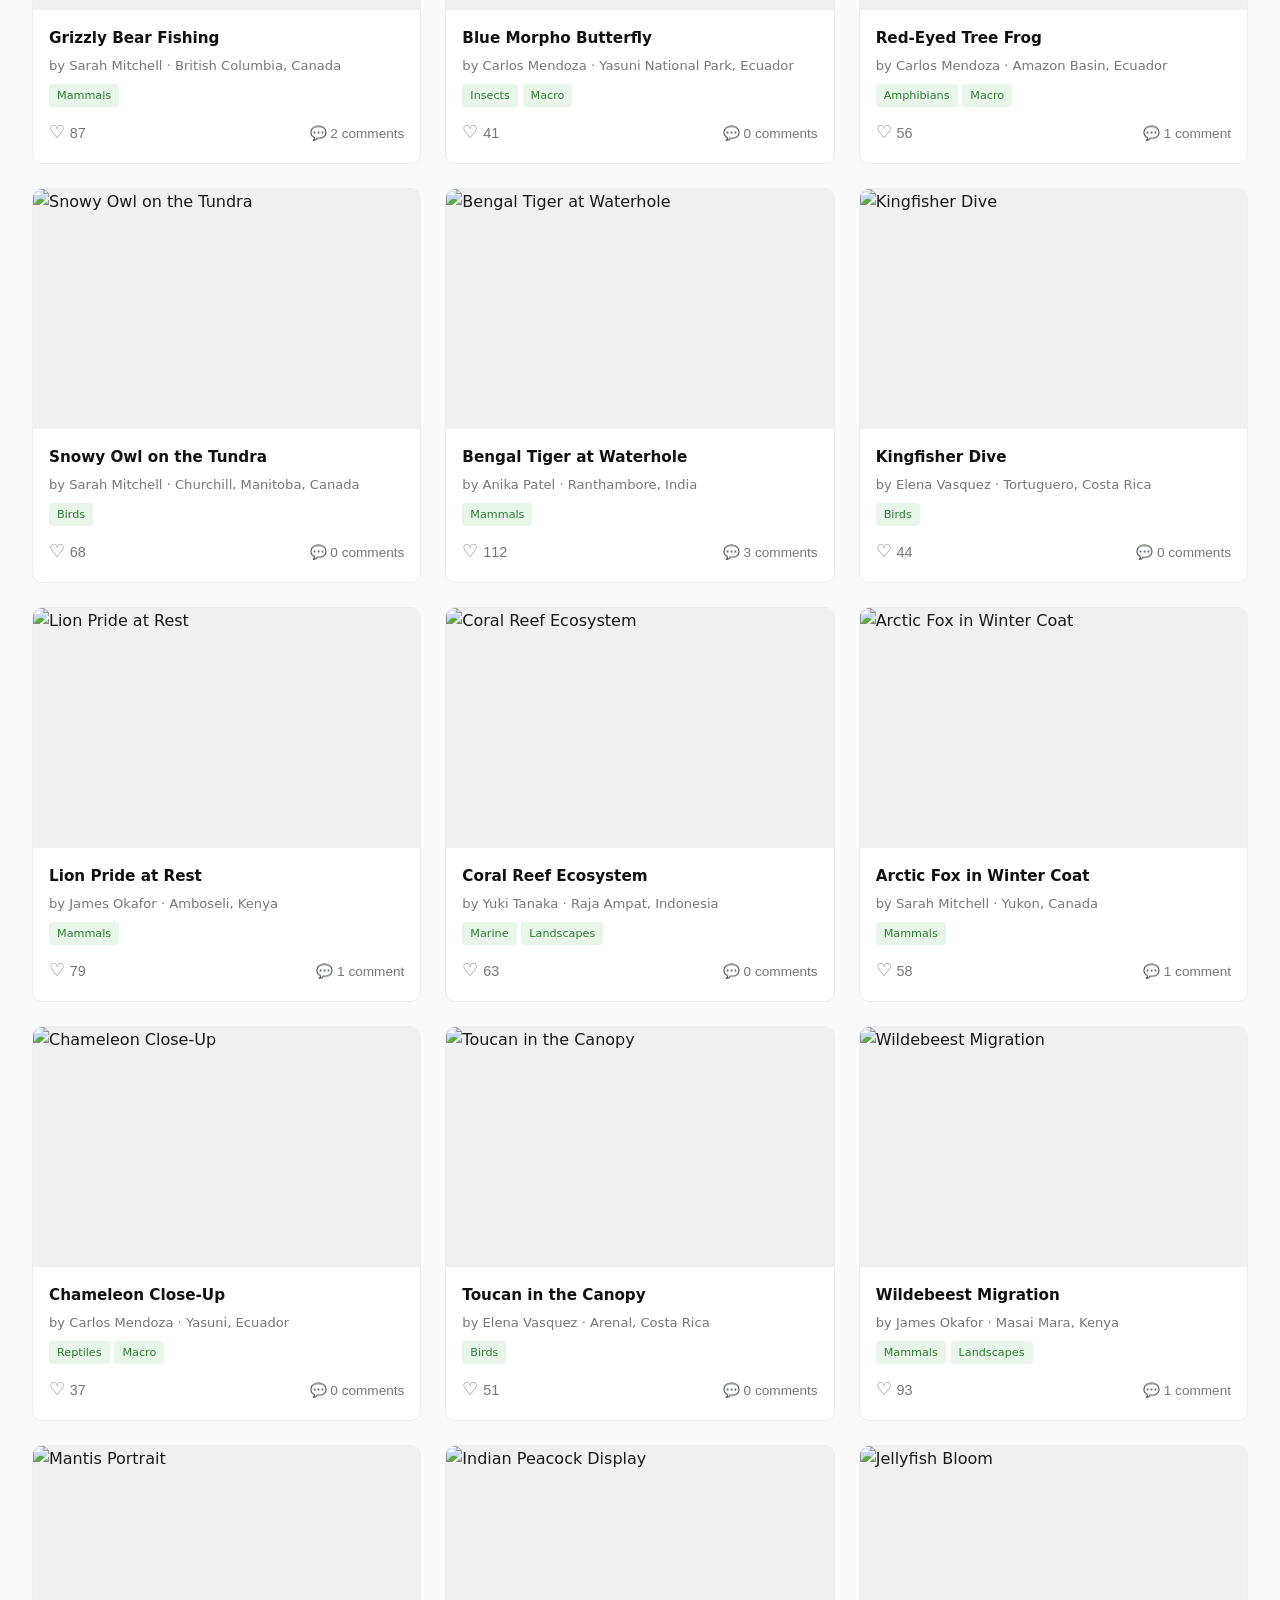
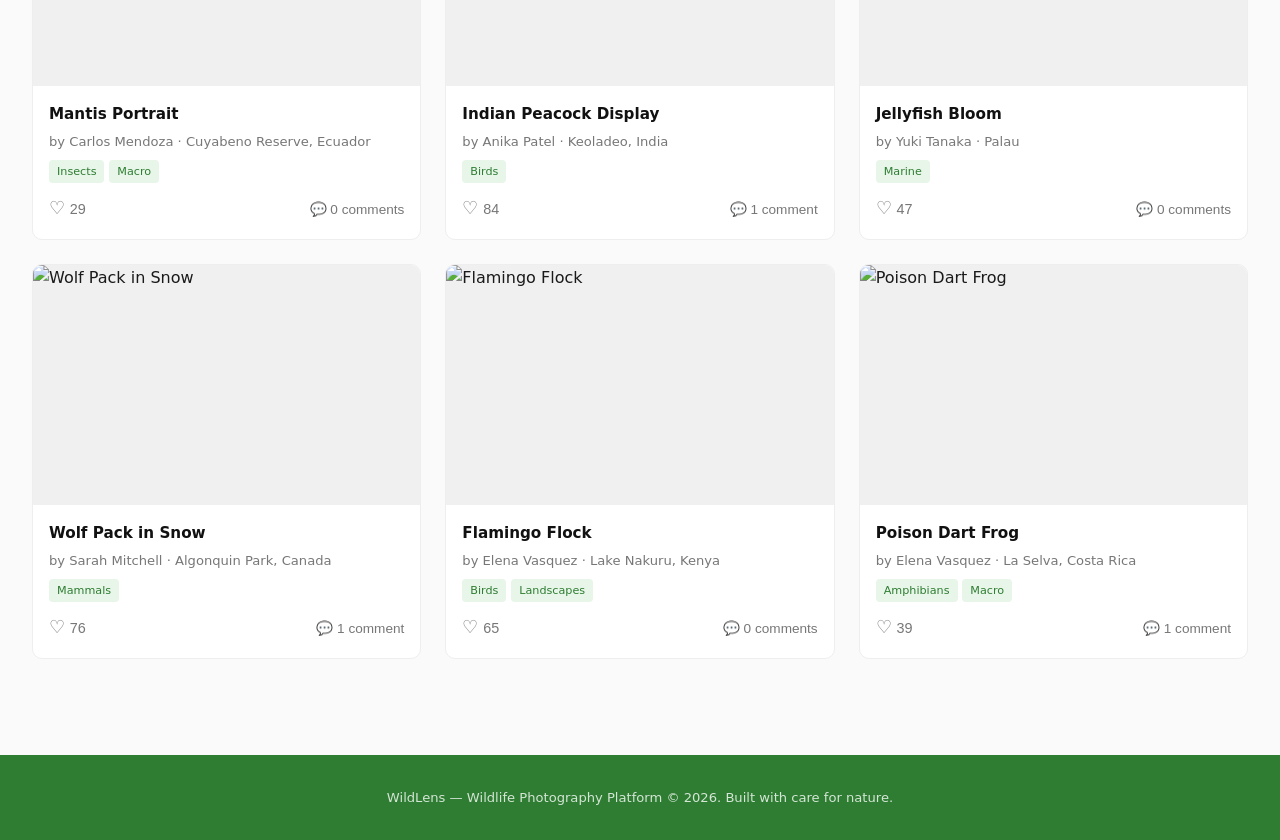
==== commit e4d941e7: "Fix broken images with verified Unsplash URLs, restore flat green 2D design - Replace all 24 broken " ====
--- a/wildlife.html
+++ b/wildlife.html
@@ -9,27 +9,18 @@
     *, *::before, *::after { box-sizing: border-box; margin: 0; padding: 0; }
 
     :root {
-      --forest: #111111;
-      --forest-dark: #000000;
-      --olive: #333333;
-      --sage: #d1d1d1;
-      --sand: #e8e8e8;
-      --cream: #f7f7f8;
-      --bark: #555555;
-      --bark-light: #777777;
-      --warm-white: #fafafa;
-      --text-dark: #111111;
-      --text-muted: #888888;
-      --accent: #111111;
-      --accent-hover: #333333;
-      --danger: #e74c3c;
-      --shadow: rgba(0,0,0,0.06);
-      --shadow-lg: rgba(0,0,0,0.12);
+      --green: #2e7d32;
+      --green-light: #4caf50;
+      --green-pale: #e8f5e9;
+      --green-bg: #f1f8e9;
+      --text-dark: #1a1a1a;
+      --text-muted: #777;
+      --danger: #e53935;
     }
 
     body {
       font-family: 'Inter', 'SF Pro Display', -apple-system, system-ui, sans-serif;
-      background-color: #ffffff;
+      background-color: #fafafa;
       color: var(--text-dark);
       line-height: 1.6;
       -webkit-font-smoothing: antialiased;
@@ -37,13 +28,12 @@
 
     /* ===== HEADER ===== */
     header {
-      background: #ffffff;
-      color: var(--text-dark);
+      background: var(--green);
+      color: #fff;
       padding: 0;
       position: sticky;
       top: 0;
       z-index: 100;
-      border-bottom: 1px solid #e5e5e5;
     }
 
     .header-inner {
@@ -62,10 +52,10 @@
     }
 
     .logo-icon {
-      width: 36px;
-      height: 36px;
-      background: #111;
-      color: #fff;
+      width: 34px;
+      height: 34px;
+      background: #fff;
+      color: var(--green);
       border-radius: 8px;
       display: flex;
       align-items: center;
@@ -78,10 +68,10 @@
       font-size: 1.4rem;
       font-weight: 700;
       letter-spacing: -0.5px;
-      color: #111;
-    }
-
-    .logo h1 span { color: #111; }
+      color: #fff;
+    }
+
+    .logo h1 span { color: #c8e6c9; }
 
     nav {
       display: flex;
@@ -90,7 +80,7 @@
 
     nav button {
       background: transparent;
-      color: #666;
+      color: rgba(255,255,255,0.7);
       border: none;
       padding: 0.5rem 1rem;
       border-radius: 6px;
@@ -101,23 +91,22 @@
     }
 
     nav button:hover {
-      color: #111;
-      background: #f5f5f5;
+      color: #fff;
+      background: rgba(255,255,255,0.15);
     }
 
     nav button.active {
-      color: #111;
-      background: #f0f0f0;
+      color: #fff;
+      background: rgba(255,255,255,0.2);
       font-weight: 600;
     }
 
     /* ===== HERO ===== */
     .hero {
-      background: #fafafa;
-      color: #111;
+      background: var(--green-pale);
+      color: var(--text-dark);
       text-align: center;
-      padding: 3.5rem 2rem 2.5rem;
-      border-bottom: 1px solid #eee;
+      padding: 3rem 2rem 2.5rem;
     }
 
     .hero h2 {
@@ -129,7 +118,7 @@
 
     .hero p {
       font-size: 1.05rem;
-      color: #666;
+      color: #555;
       max-width: 520px;
       margin: 0 auto 1.5rem;
     }
@@ -147,13 +136,13 @@
     .hero-stats strong {
       display: block;
       font-size: 1.6rem;
-      color: #111;
+      color: var(--green);
       font-weight: 700;
     }
 
     .hero-stats span {
       font-size: 0.8rem;
-      color: #999;
+      color: #777;
       text-transform: uppercase;
       letter-spacing: 0.5px;
     }
@@ -171,7 +160,7 @@
     .section-title {
       font-size: 1.4rem;
       font-weight: 700;
-      color: #111;
+      color: var(--green);
       margin-bottom: 1.5rem;
       padding-bottom: 0;
       border-bottom: none;
@@ -198,12 +187,12 @@
       transition: all 0.2s;
     }
 
-    .filter-btn:hover { background: #f5f5f5; color: #111; border-color: #ccc; }
+    .filter-btn:hover { background: var(--green-pale); color: var(--green); border-color: #c8e6c9; }
 
     .filter-btn.active {
-      background: #111;
+      background: var(--green);
       color: #fff;
-      border-color: #111;
+      border-color: var(--green);
     }
 
     /* ===== GALLERY GRID ===== */
@@ -262,8 +251,8 @@
     .tag {
       font-size: 0.7rem;
       padding: 0.15rem 0.5rem;
-      background: #f5f5f5;
-      color: #777;
+      background: var(--green-pale);
+      color: var(--green);
       border-radius: 4px;
       font-weight: 500;
     }
@@ -301,7 +290,7 @@
       transition: color 0.2s;
     }
 
-    .comment-toggle:hover { color: #111; }
+    .comment-toggle:hover { color: var(--green); }
 
     /* ===== COMMENTS ===== */
     .comments-section {
@@ -321,7 +310,7 @@
 
     .comment:last-of-type { border-bottom: none; }
 
-    .comment strong { color: #111; }
+    .comment strong { color: var(--green); }
     .comment span { color: var(--text-muted); font-size: 0.75rem; }
 
     .comment-form {
@@ -340,12 +329,12 @@
 
     .comment-form input:focus {
       outline: none;
-      border-color: #999;
+      border-color: var(--green-light);
     }
 
     .comment-form button {
       padding: 0.45rem 0.9rem;
-      background: #111;
+      background: var(--green);
       color: #fff;
       border: none;
       border-radius: 6px;
@@ -354,7 +343,7 @@
       transition: background 0.2s;
     }
 
-    .comment-form button:hover { background: #333; }
+    .comment-form button:hover { background: var(--green-light); }
 
     /* ===== UPLOAD FORM ===== */
     .upload-area {
@@ -367,7 +356,7 @@
     }
 
     .upload-area h3 {
-      color: #111;
+      color: var(--green);
       font-size: 1.1rem;
       margin-bottom: 1.2rem;
     }
@@ -401,7 +390,7 @@
     .form-group textarea:focus,
     .form-group select:focus {
       outline: none;
-      border-color: #999;
+      border-color: var(--green-light);
       background: #fff;
     }
 
@@ -420,8 +409,8 @@
     }
 
     .dropzone:hover {
-      background: #f9f9f9;
-      border-color: #999;
+      background: var(--green-pale);
+      border-color: var(--green-light);
     }
 
     .dropzone .drop-icon { font-size: 2.2rem; margin-bottom: 0.5rem; display: block; }
@@ -457,9 +446,9 @@
     }
 
     .checkbox-group label:has(input:checked) {
-      background: #111;
+      background: var(--green);
       color: #fff;
-      border-color: #111;
+      border-color: var(--green);
     }
 
     .checkbox-group input { display: none; }
@@ -467,7 +456,7 @@
     .submit-btn {
       width: 100%;
       padding: 0.75rem;
-      background: #111;
+      background: var(--green);
       color: #fff;
       border: none;
       border-radius: 8px;
@@ -477,7 +466,7 @@
       transition: background 0.2s;
     }
 
-    .submit-btn:hover { background: #333; }
+    .submit-btn:hover { background: var(--green-light); }
 
     .upload-success {
       display: none;
@@ -491,7 +480,7 @@
       margin-bottom: 0.5rem;
     }
 
-    .upload-success p { color: #111; font-weight: 600; font-size: 1.1rem; }
+    .upload-success p { color: var(--green); font-weight: 600; font-size: 1.1rem; }
 
     /* ===== PHOTOGRAPHERS ===== */
     .photographer-grid {
@@ -516,7 +505,7 @@
 
     .photographer-banner {
       height: 80px;
-      background: linear-gradient(135deg, #f0f0f0, #e8e8e8);
+      background: var(--green);
     }
 
     .photographer-info {
@@ -566,7 +555,7 @@
     }
 
     .photographer-stats div { text-align: center; }
-    .photographer-stats strong { display: block; color: #111; font-size: 1.05rem; }
+    .photographer-stats strong { display: block; color: var(--green); font-size: 1.05rem; }
     .photographer-stats span { font-size: 0.72rem; color: #999; text-transform: uppercase; letter-spacing: 0.3px; }
 
     /* ===== PROFILE MODAL ===== */
@@ -633,12 +622,12 @@
       height: 80px;
       border-radius: 50%;
       object-fit: cover;
-      border: 2px solid #eee;
+      border: 2px solid var(--green-pale);
     }
 
     .modal-profile-header .info h4 {
       font-size: 1.15rem;
-      color: #111;
+      color: var(--green);
       font-weight: 600;
     }
 
@@ -706,16 +695,15 @@
 
     /* ===== FOOTER ===== */
     footer {
-      background: #fafafa;
-      color: #999;
+      background: var(--green);
+      color: rgba(255,255,255,0.8);
       text-align: center;
       padding: 2rem;
       margin-top: 3rem;
-      border-top: 1px solid #eee;
     }
 
     footer p { font-size: 0.82rem; }
-    footer a { color: #555; text-decoration: none; }
+    footer a { color: #fff; text-decoration: none; }
 
     /* ===== RESPONSIVE ===== */
     @media (max-width: 768px) {
@@ -903,7 +891,7 @@
     id: 1, title: 'Resplendent Quetzal in Flight', photographer: 1,
     description: 'Caught this rare quetzal mid-flight in the Monteverde Cloud Forest. The iridescent green plumage was breathtaking against the misty canopy.',
     location: 'Monteverde, Costa Rica', categories: ['Birds'],
-    img: 'https://upload.wikimedia.org/wikipedia/commons/9/98/Quetzal01.jpg',
+    img: 'https://images.unsplash.com/photo-1677806366747-269e24360c8f?w=600&h=400&fit=crop',
     likes: 48, comments: [
       { user: 'NatureFan22', text: 'Absolutely stunning capture!', time: '2 days ago' },
       { user: 'BirdWatcher', text: 'The colors are incredible', time: '1 day ago' }
@@ -913,7 +901,7 @@
     id: 2, title: 'Elephant Herd at Dusk', photographer: 2,
     description: 'A family of elephants crossing the Mara River at golden hour. The dust and light created a painterly atmosphere.',
     location: 'Masai Mara, Kenya', categories: ['Mammals'],
-    img: 'https://upload.wikimedia.org/wikipedia/commons/2/2f/Elephants_returning_at_dusk_at_the_Elephant_Camp_at_Topslip%2C_Tamil_Nadu%2C_India.JPG',
+    img: 'https://images.unsplash.com/photo-1528732533941-ffd7083d5dfe?w=600&h=400&fit=crop',
     likes: 72, comments: [
       { user: 'WildlifeDaily', text: 'The golden light is perfect here', time: '3 days ago' }
     ]
@@ -922,7 +910,7 @@
     id: 3, title: 'Humpback Whale Breach', photographer: 3,
     description: 'Witnessed this magnificent humpback whale breaching off the coast of Okinawa. The power and grace was humbling.',
     location: 'Okinawa, Japan', categories: ['Marine'],
-    img: 'https://upload.wikimedia.org/wikipedia/commons/9/9e/Humpback_stellwagen_edit.jpg',
+    img: 'https://images.unsplash.com/photo-1518877593221-1f28583780b4?w=600&h=400&fit=crop',
     likes: 95, comments: [
       { user: 'OceanLover', text: 'What an incredible moment to witness!', time: '5 days ago' },
       { user: 'MarineBio', text: 'Great timing on this shot', time: '4 days ago' }
@@ -932,14 +920,14 @@
     id: 4, title: 'Scarlet Macaw Pair', photographer: 1,
     description: 'A bonded pair of scarlet macaws sharing a branch in Corcovado. These birds mate for life.',
     location: 'Corcovado National Park, Costa Rica', categories: ['Birds'],
-    img: 'https://upload.wikimedia.org/wikipedia/commons/3/36/Scarlet_Macaws_in_Higashiyama_Zoo%2C_Tashiro-cho_Chikusa_Ward_Nagoya_2012.jpg',
+    img: 'https://images.unsplash.com/photo-1542672885-712ddc121c22?w=600&h=400&fit=crop',
     likes: 34, comments: []
   },
   {
     id: 5, title: 'Leopard in the Tree', photographer: 2,
     description: 'This leopard had just hoisted its impala kill into an acacia tree. Pure survival instinct on display.',
     location: 'Serengeti, Tanzania', categories: ['Mammals'],
-    img: 'https://upload.wikimedia.org/wikipedia/commons/5/51/Leopard_on_tree.JPG',
+    img: 'https://images.unsplash.com/photo-1572978965590-7dd074d642c9?w=600&h=400&fit=crop',
     likes: 61, comments: [
       { user: 'SafariKing', text: 'Leopards are so elusive, great find!', time: '1 week ago' }
     ]
@@ -948,14 +936,14 @@
     id: 6, title: 'Sea Turtle Portrait', photographer: 3,
     description: 'A green sea turtle gliding through crystal-clear waters. Shot during a dawn dive at 15 meters depth.',
     location: 'Great Barrier Reef, Australia', categories: ['Marine', 'Reptiles'],
-    img: 'https://upload.wikimedia.org/wikipedia/commons/3/3f/Green_sea_turtle_near_Marsa_Alam.JPG',
+    img: 'https://images.unsplash.com/photo-1501791187590-9ef2612ba1eb?w=600&h=400&fit=crop',
     likes: 53, comments: []
   },
   {
     id: 7, title: 'Grizzly Bear Fishing', photographer: 4,
     description: 'A grizzly bear snatching salmon from the rapids during the annual run. Raw power and precision.',
     location: 'British Columbia, Canada', categories: ['Mammals'],
-    img: 'https://upload.wikimedia.org/wikipedia/commons/b/b6/Grizzly_Bear_Fishing_Brooks_Falls.jpg',
+    img: 'https://images.unsplash.com/photo-1696353507663-94eaf42c597f?w=600&h=400&fit=crop',
     likes: 87, comments: [
       { user: 'BearTracker', text: 'Perfect action shot!', time: '2 weeks ago' },
       { user: 'NaturePhotog', text: 'The water spray adds so much drama', time: '1 week ago' }
@@ -965,14 +953,14 @@
     id: 8, title: 'Blue Morpho Butterfly', photographer: 5,
     description: 'Macro shot of a blue morpho butterfly resting on a leaf. The wing scales create an almost metallic blue sheen.',
     location: 'Yasuni National Park, Ecuador', categories: ['Insects', 'Macro'],
-    img: 'https://upload.wikimedia.org/wikipedia/commons/5/55/Blue_Morpho_butterfly_%28Morpho_peleides%29_wings_open.jpg',
+    img: 'https://images.unsplash.com/photo-1560263816-af96782560f3?w=600&h=400&fit=crop',
     likes: 41, comments: []
   },
   {
     id: 9, title: 'Red-Eyed Tree Frog', photographer: 5,
     description: 'This iconic frog was found during a nighttime hike. Its vivid colors serve as a startle defense against predators.',
     location: 'Amazon Basin, Ecuador', categories: ['Amphibians', 'Macro'],
-    img: 'https://upload.wikimedia.org/wikipedia/commons/4/45/Red-eyed_Tree_Frog_%28Agalychnis_callidryas%29.jpg',
+    img: 'https://images.unsplash.com/photo-1559253664-ca249d4608c6?w=600&h=400&fit=crop',
     likes: 56, comments: [
       { user: 'HerpLover', text: 'Those colors are unreal!', time: '3 days ago' }
     ]
@@ -981,14 +969,14 @@
     id: 10, title: 'Snowy Owl on the Tundra', photographer: 4,
     description: 'A snowy owl surveying the frozen landscape. Taken during an Arctic expedition in -30C temperatures.',
     location: 'Churchill, Manitoba, Canada', categories: ['Birds'],
-    img: 'https://upload.wikimedia.org/wikipedia/commons/e/e5/Snowy_Owl_%28Bubo_scandiacus%29_%2815382921344%29.jpg',
+    img: 'https://images.unsplash.com/photo-1561127954-f3e4dc718dbd?w=600&h=400&fit=crop',
     likes: 68, comments: []
   },
   {
     id: 11, title: 'Bengal Tiger at Waterhole', photographer: 6,
     description: 'A dominant male Bengal tiger cooling off at a forest waterhole during the scorching Indian summer.',
     location: 'Ranthambore, India', categories: ['Mammals'],
-    img: 'https://upload.wikimedia.org/wikipedia/commons/c/c6/Bengal_tiger_drinking_water.jpg',
+    img: 'https://images.unsplash.com/photo-1561731216-c3a4d99437d5?w=600&h=400&fit=crop',
     likes: 112, comments: [
       { user: 'TigerFan', text: 'Magnificent animal, great shot!', time: '6 days ago' },
       { user: 'ConservNow', text: 'Important work documenting these cats', time: '5 days ago' },
@@ -999,14 +987,14 @@
     id: 12, title: 'Kingfisher Dive', photographer: 1,
     description: 'A kingfisher plunging into the river to catch fish. High-speed capture at 1/4000s.',
     location: 'Tortuguero, Costa Rica', categories: ['Birds'],
-    img: 'https://upload.wikimedia.org/wikipedia/commons/a/aa/Common_Kingfisher_Alcedo_atthis.jpg',
+    img: 'https://images.unsplash.com/photo-1508249974031-758065263e11?w=600&h=400&fit=crop',
     likes: 44, comments: []
   },
   {
     id: 13, title: 'Lion Pride at Rest', photographer: 2,
     description: 'An entire lion pride resting under an acacia tree during the midday heat. Six cubs were nursing.',
     location: 'Amboseli, Kenya', categories: ['Mammals'],
-    img: 'https://upload.wikimedia.org/wikipedia/commons/5/5e/Pride_of_lions.JPG',
+    img: 'https://images.unsplash.com/photo-1554990772-0bea55d510d5?w=600&h=400&fit=crop',
     likes: 79, comments: [
       { user: 'AfricaDreams', text: 'The cubs make this photo', time: '1 week ago' }
     ]
@@ -1015,14 +1003,14 @@
     id: 14, title: 'Coral Reef Ecosystem', photographer: 3,
     description: 'A thriving coral reef teeming with clownfish and anemones. A reminder of what we need to protect.',
     location: 'Raja Ampat, Indonesia', categories: ['Marine', 'Landscapes'],
-    img: 'https://upload.wikimedia.org/wikipedia/commons/6/6d/Coral_Reef_in_the_Red_Sea.JPG',
+    img: 'https://images.unsplash.com/photo-1573062940355-8cd2fe0c99a4?w=600&h=400&fit=crop',
     likes: 63, comments: []
   },
   {
     id: 15, title: 'Arctic Fox in Winter Coat', photographer: 4,
     description: 'An Arctic fox in its pure white winter fur, nearly invisible against the snow. Only its dark eyes gave it away.',
     location: 'Yukon, Canada', categories: ['Mammals'],
-    img: 'https://upload.wikimedia.org/wikipedia/commons/1/1e/Arctic_fox_in_snow_%28Unsplash%29.jpg',
+    img: 'https://images.unsplash.com/photo-1485094142704-b05d3759b589?w=600&h=400&fit=crop',
     likes: 58, comments: [
       { user: 'ArcticExp', text: 'Camouflage at its finest!', time: '4 days ago' }
     ]
@@ -1031,21 +1019,21 @@
     id: 16, title: 'Chameleon Close-Up', photographer: 5,
     description: 'Incredible macro details of a panther chameleon. Each scale is a tiny work of art.',
     location: 'Yasuni, Ecuador', categories: ['Reptiles', 'Macro'],
-    img: 'https://upload.wikimedia.org/wikipedia/commons/f/f5/Cleveland_Chameleon_close_up.jpg',
+    img: 'https://images.unsplash.com/photo-1749585072040-d88de85245e3?w=600&h=400&fit=crop',
     likes: 37, comments: []
   },
   {
     id: 17, title: 'Toucan in the Canopy', photographer: 1,
     description: 'A keel-billed toucan perched high in the canopy, its colorful bill contrasting against the green foliage.',
     location: 'Arenal, Costa Rica', categories: ['Birds'],
-    img: 'https://upload.wikimedia.org/wikipedia/commons/c/c2/Toco_toucan_%28Ramphastos_toco%29_adult.JPG',
+    img: 'https://images.unsplash.com/photo-1528690266365-735c899e724c?w=600&h=400&fit=crop',
     likes: 51, comments: []
   },
   {
     id: 18, title: 'Wildebeest Migration', photographer: 2,
     description: 'Thousands of wildebeest crossing the Mara River during the great migration. Nature at its most dramatic.',
     location: 'Masai Mara, Kenya', categories: ['Mammals', 'Landscapes'],
-    img: 'https://upload.wikimedia.org/wikipedia/commons/0/00/Wildebeest-during-Great-Migration.JPG',
+    img: 'https://images.unsplash.com/photo-1635460585286-19beb893037e?w=600&h=400&fit=crop',
     likes: 93, comments: [
       { user: 'MigrationWatch', text: 'The scale of this event never gets old', time: '2 weeks ago' }
     ]
@@ -1054,14 +1042,14 @@
     id: 19, title: 'Mantis Portrait', photographer: 5,
     description: 'A praying mantis caught mid-grooming. The compound eyes and raptorial forelegs are fascinating up close.',
     location: 'Cuyabeno Reserve, Ecuador', categories: ['Insects', 'Macro'],
-    img: 'https://upload.wikimedia.org/wikipedia/commons/6/6e/Prayingmantis.JPG',
+    img: 'https://images.unsplash.com/photo-1506920549826-c4a67b89da9e?w=600&h=400&fit=crop',
     likes: 29, comments: []
   },
   {
     id: 20, title: 'Indian Peacock Display', photographer: 6,
     description: 'A male peacock in full courtship display, its iridescent tail feathers fanned out in the morning light.',
     location: 'Keoladeo, India', categories: ['Birds'],
-    img: 'https://upload.wikimedia.org/wikipedia/commons/a/a7/Indian_peafowl_%28Pavo_cristatus%29_peafowl_dance.jpg',
+    img: 'https://images.unsplash.com/photo-1756363537526-1ff859717edc?w=600&h=400&fit=crop',
     likes: 84, comments: [
       { user: 'AvianArt', text: 'The symmetry of the tail is mesmerizing', time: '1 week ago' }
     ]
@@ -1070,14 +1058,14 @@
     id: 21, title: 'Jellyfish Bloom', photographer: 3,
     description: 'A bloom of moon jellyfish drifting in the current. Their translucent bodies glow in the underwater light.',
     location: 'Palau', categories: ['Marine'],
-    img: 'https://upload.wikimedia.org/wikipedia/commons/4/44/Moon_jellyfish_at_Gota_Sagher.JPG',
+    img: 'https://images.unsplash.com/photo-1570097192570-4b49a6736f9f?w=600&h=400&fit=crop',
     likes: 47, comments: []
   },
   {
     id: 22, title: 'Wolf Pack in Snow', photographer: 4,
     description: 'A wolf pack traversing a frozen lake at dawn. Their social bonds and teamwork are remarkable.',
     location: 'Algonquin Park, Canada', categories: ['Mammals'],
-    img: 'https://upload.wikimedia.org/wikipedia/commons/c/c0/Canis_lupus_pack_surrounding_Bison.jpg',
+    img: 'https://images.unsplash.com/photo-1545906785-38f53f99e380?w=600&h=400&fit=crop',
     likes: 76, comments: [
       { user: 'WolfWatch', text: 'Pack dynamics are incredible to observe', time: '5 days ago' }
     ]
@@ -1086,14 +1074,14 @@
     id: 23, title: 'Flamingo Flock', photographer: 1,
     description: 'Hundreds of flamingos taking flight at Lake Nakuru. The pink cloud against the blue sky was surreal.',
     location: 'Lake Nakuru, Kenya', categories: ['Birds', 'Landscapes'],
-    img: 'https://upload.wikimedia.org/wikipedia/commons/3/3a/Flock_of_flamingos_in_Kenya.jpg',
+    img: 'https://images.unsplash.com/photo-1553520077-205eb37650fa?w=600&h=400&fit=crop',
     likes: 65, comments: []
   },
   {
     id: 24, title: 'Poison Dart Frog', photographer: 1,
     description: 'A tiny but vibrant poison dart frog on the forest floor. Its bright colors warn predators of its toxicity.',
     location: 'La Selva, Costa Rica', categories: ['Amphibians', 'Macro'],
-    img: 'https://upload.wikimedia.org/wikipedia/commons/0/0c/Blue_Poison_Dart_Frog_%28Dendrobates_tinctorius%29_%2810672787396%29.jpg',
+    img: 'https://images.unsplash.com/photo-1517154217128-7ba9d3c05607?w=600&h=400&fit=crop',
     likes: 39, comments: [
       { user: 'TropicalHerps', text: 'Such vivid warning colors!', time: '2 days ago' }
     ]
